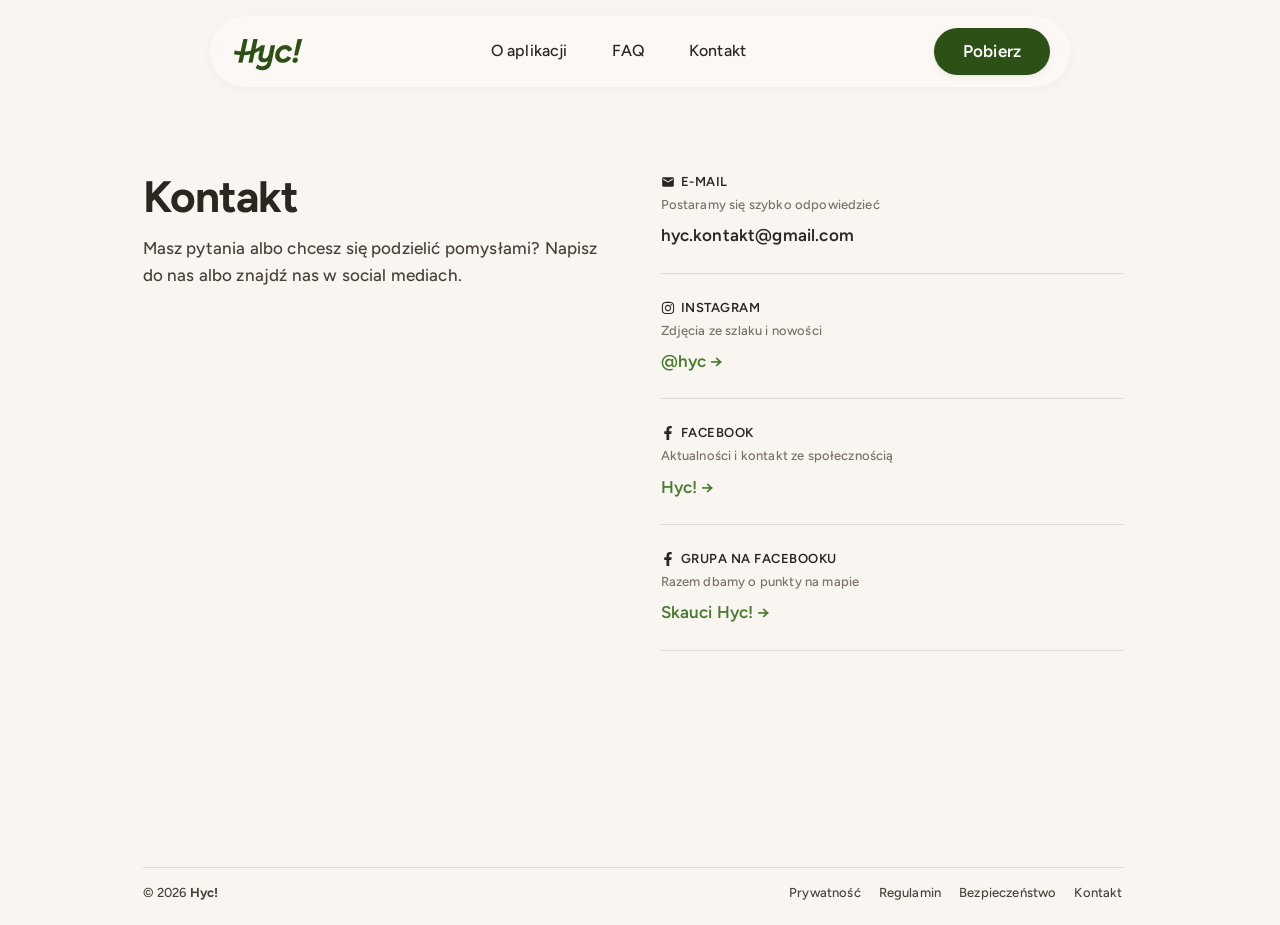
==== kontakt.html @ 04767659 "fix(landing): przegląd przed wydaniem bety: prawo z maina, TDM, GoatCounter, metatagi, a11y, odstępy" ====
<!DOCTYPE html>
<html lang="pl">
<head>
  <meta charset="utf-8">
  <meta name="viewport" content="width=device-width, initial-scale=1">
  <meta name="tdm-reservation" content="1">
  <title>Kontakt | Hyc!</title>
  <meta name="description" content="Napisz do zespołu Hyc! albo dołącz do Skautów Hyc! na Facebooku.">
  <meta property="og:type" content="website">
  <meta property="og:site_name" content="Hyc!">
  <meta property="og:title" content="Kontakt | Hyc!">
  <meta property="og:description" content="Napisz do zespołu Hyc! albo dołącz do Skautów Hyc! na Facebooku.">
  <meta property="og:image" content="assets/og-image.jpg?v=20261029">
  <meta property="og:image:width" content="1200">
  <meta property="og:image:height" content="630">
  <meta property="og:locale" content="pl_PL">
  <meta name="twitter:card" content="summary_large_image">
  <meta name="theme-color" content="#F0EBE0">
  <link rel="icon" href="favicon.svg" type="image/svg+xml">
  <link rel="apple-touch-icon" sizes="180x180" href="assets/apple-touch-icon.png">

  <link rel="preload" href="assets/fonts/Figtree-Variable.woff2" as="font" type="font/woff2" crossorigin>
  <link rel="stylesheet" href="styles.css?v=2026102912">
</head>
<body>
  <header class="topbar">
    <div class="topbar-inner">
      <a href="index.html" class="topbar-logo" aria-label="Hyc! - strona główna">
        <img src="assets/logo-69.png?v=2" srcset="assets/logo-69.png?v=2 1x, assets/logo-138.png?v=2 2x, assets/logo-207.png?v=2 3x" alt="Hyc!" width="69" height="32">
      </a>
      <nav class="topbar-nav" aria-label="Główna nawigacja">
        <a href="o-aplikacji.html">O aplikacji</a>
        <a href="index.html#faq">FAQ</a>
        <a href="kontakt.html">Kontakt</a>
      </nav>
      <button type="button" class="topbar-burger" aria-expanded="false" aria-controls="mobile-nav" aria-label="Otwórz menu">
        <svg class="icon-menu" viewBox="0 0 24 24" width="24" height="24" aria-hidden="true"><path fill="currentColor" d="M2.797 18.293V16.018H21.203V18.293ZM2.797 13.138V10.862H21.203V13.138ZM2.797 7.982V5.707H21.203V7.982Z"/></svg>
        <svg class="icon-close" viewBox="0 0 24 24" width="24" height="24" aria-hidden="true"><path fill="currentColor" d="M6.4 19.191L4.809 17.6L10.409 12.0L4.809 6.4L6.4 4.809L12.0 10.409L17.6 4.809L19.191 6.4L13.591 12.0L19.191 17.6L17.6 19.191L12.0 13.591Z"/></svg>
      </button>

      <a class="store-btn store-btn--primary store-btn--nav" href="pobierz.html" data-goatcounter-click="kontakt-menu-pobierz">Pobierz</a>
    </div>
    <div class="nav-backdrop" aria-hidden="true"></div>
    <nav class="topbar-nav-mobile" id="mobile-nav" aria-label="Główna nawigacja (mobile)" hidden>
      <a href="o-aplikacji.html"><span>O aplikacji</span><svg class="nav-arrow" viewBox="0 0 24 24" width="20" height="20" fill="none" stroke="currentColor" stroke-width="2" stroke-linecap="round" stroke-linejoin="round" aria-hidden="true"><path d="M5 12h14"/><path d="m12 5 7 7-7 7"/></svg></a>
      <a href="index.html#faq"><span>FAQ</span><svg class="nav-arrow" viewBox="0 0 24 24" width="20" height="20" fill="none" stroke="currentColor" stroke-width="2" stroke-linecap="round" stroke-linejoin="round" aria-hidden="true"><path d="M5 12h14"/><path d="m12 5 7 7-7 7"/></svg></a>
      <a href="kontakt.html"><span>Kontakt</span><svg class="nav-arrow" viewBox="0 0 24 24" width="20" height="20" fill="none" stroke="currentColor" stroke-width="2" stroke-linecap="round" stroke-linejoin="round" aria-hidden="true"><path d="M5 12h14"/><path d="m12 5 7 7-7 7"/></svg></a>
      <a href="pobierz.html" data-goatcounter-click="kontakt-menu-pobierz"><span>Pobierz</span><svg class="nav-arrow" viewBox="0 0 24 24" width="20" height="20" fill="none" stroke="currentColor" stroke-width="2" stroke-linecap="round" stroke-linejoin="round" aria-hidden="true"><path d="M5 12h14"/><path d="m12 5 7 7-7 7"/></svg></a>
    </nav>
  </header>

  <div class="wrap">
    <main>
      <!-- Dwie kolumny jak w .faq (nagłówek+tekst z lewej, lista z prawej).
           Ikony marek to oryginalne glify (Instagram/Facebook, fill="currentColor")
           + mail w tym samym filled stylu, dopasowanym do brandów. Opis pod
           spodem mniejszy i jednolinijkowy. -->
      <section class="contact-hero">
        <div class="contact-intro">
          <h1>Kontakt</h1>
          <p>Masz pytania albo chcesz się podzielić pomysłami? Napisz do nas albo znajdź nas w&nbsp;social mediach.</p>
        </div>

        <!-- TODO: podmień href przy Instagramie i Facebooku na docelowe linki
             (grupa na Facebooku ma już realny adres). -->
        <ul class="contact-list">
          <li class="contact-list-item">
            <div class="contact-meta">
              <span class="contact-label"><svg class="contact-icon" viewBox="0 0 24 24" fill="currentColor" aria-hidden="true"><path d="M20 4H4c-1.1 0-1.99.9-1.99 2L2 18c0 1.1.9 2 2 2h16c1.1 0 2-.9 2-2V6c0-1.1-.9-2-2-2zm0 4-8 5-8-5V6l8 5 8-5v2z"/></svg>E-mail</span>
              <p class="contact-desc">Postaramy się szybko odpowiedzieć</p>
            </div>
            <span class="contact-value">hyc.kontakt@gmail.com</span>
          </li>
          <li class="contact-list-item">
            <div class="contact-meta">
              <span class="contact-label"><svg class="contact-icon" viewBox="0 0 448 512" fill="currentColor" aria-hidden="true"><path d="M224.1 141c-63.6 0-114.9 51.3-114.9 114.9s51.3 114.9 114.9 114.9S339 319.5 339 255.9 287.7 141 224.1 141zm0 189.6c-41.1 0-74.7-33.5-74.7-74.7s33.5-74.7 74.7-74.7 74.7 33.5 74.7 74.7-33.6 74.7-74.7 74.7zm146.4-194.3c0 14.9-12 26.8-26.8 26.8-14.9 0-26.8-12-26.8-26.8s12-26.8 26.8-26.8 26.8 12 26.8 26.8zm76.1 27.2c-1.7-35.9-9.9-67.7-36.2-93.9-26.2-26.2-58-34.4-93.9-36.2-37-2.1-147.9-2.1-184.9 0-35.8 1.7-67.6 9.9-93.9 36.1s-34.4 58-36.2 93.9c-2.1 37-2.1 147.9 0 184.9 1.7 35.9 9.9 67.7 36.2 93.9s58 34.4 93.9 36.2c37 2.1 147.9 2.1 184.9 0 35.9-1.7 67.7-9.9 93.9-36.2 26.2-26.2 34.4-58 36.2-93.9 2.1-37 2.1-147.8 0-184.8zM398.8 388c-7.8 19.6-22.9 34.7-42.6 42.6-29.5 11.7-99.5 9-132.1 9s-102.7 2.6-132.1-9c-19.6-7.8-34.7-22.9-42.6-42.6-11.7-29.5-9-99.5-9-132.1s-2.6-102.7 9-132.1c7.8-19.6 22.9-34.7 42.6-42.6 29.5-11.7 99.5-9 132.1-9s102.7-2.6 132.1 9c19.6 7.8 34.7 22.9 42.6 42.6 11.7 29.5 9 99.5 9 132.1s2.7 102.7-9 132.1z"/></svg>Instagram</span>
              <p class="contact-desc">Zdjęcia ze szlaku i nowości</p>
            </div>
            <a href="#" target="_blank" rel="noopener">@hyc <span aria-hidden="true">→</span></a>
          </li>
          <li class="contact-list-item">
            <div class="contact-meta">
              <span class="contact-label"><svg class="contact-icon" viewBox="0 0 320 512" fill="currentColor" aria-hidden="true"><path d="M279.14 288l14.22-92.66h-88.91v-60.13c0-25.35 12.42-50.06 52.24-50.06h40.42V6.26S260.43 0 225.36 0c-73.22 0-121.08 44.38-121.08 124.72v70.62H22.89V288h81.39v224h100.17V288z"/></svg>Facebook</span>
              <p class="contact-desc">Aktualności i kontakt ze społecznością</p>
            </div>
            <a href="#" target="_blank" rel="noopener">Hyc! <span aria-hidden="true">→</span></a>
          </li>
          <li class="contact-list-item">
            <div class="contact-meta">
              <span class="contact-label"><svg class="contact-icon" viewBox="0 0 320 512" fill="currentColor" aria-hidden="true"><path d="M279.14 288l14.22-92.66h-88.91v-60.13c0-25.35 12.42-50.06 52.24-50.06h40.42V6.26S260.43 0 225.36 0c-73.22 0-121.08 44.38-121.08 124.72v70.62H22.89V288h81.39v224h100.17V288z"/></svg>Grupa na Facebooku</span>
              <p class="contact-desc">Razem dbamy o&nbsp;punkty na mapie</p>
            </div>
            <a href="https://www.facebook.com/groups/1094210523037520/" target="_blank" rel="noopener" data-goatcounter-click="kontakt-fb-grupa">Skauci Hyc! <span aria-hidden="true">→</span></a>
          </li>
        </ul>
      </section>
    </main>

    <footer id="kontakt">
      <span>© <span id="year">2026</span> <strong>Hyc!</strong></span>
      <span class="spacer"></span>
      <a href="legal/privacy.html">Prywatność</a>
      <a href="legal/eula.html">Regulamin</a>
      <a href="legal/warunki_bezpiecznego_korzystania.html">Bezpieczeństwo</a>
      <a href="kontakt.html">Kontakt</a>
    </footer>
  </div>

  <script src="nav.js?v=20261008" defer></script>
  <script data-goatcounter="https://dinin92.goatcounter.com/count" async src="assets/goatcounter-count.js?v=1"></script>
  <script>
    document.getElementById('year').textContent = new Date().getFullYear();
  </script>
</body>
</html>
---- styles.css ----
/* ============================================================
   Hyc! — landing styles
   Brand tokens mirror lib/shared/theme.dart (single source of truth).
   Minimal, mobile-first, self-hosted fonts (no external requests).
   ============================================================ */

/* ---- Fonts (self-hosted → GDPR-clean, no Google CDN) ---- */
/* Font produktu: Figtree, jeden plik variable (oś wght 300–900) — mirror
   assets/fonts/figtree w apce. */
@font-face {
  font-family: "Figtree";
  src: url("assets/fonts/Figtree-Variable.woff2") format("woff2");
  font-weight: 300 900;
  font-display: swap;
}

/* ---- Design tokens ---- */
:root {
  --green: #4a7c2f;
  --green-dark: #2d5016;
  /* DS `primaryBland` — zgaszona zieleń do glifów ilustracyjnych, które nie
     mają konkurować z CTA (ten sam token co banner "Zostań pionierem" w appce). */
  --green-bland: #759c60;
  --espresso: #2c2620;
  --bark: #4a423a;
  /* Poza skalą DS: `driftwood` (#8A8070) na tle strony daje 3,27:1, poniżej
     progu AA (4,5:1) dla drobnego tekstu. #6B6157 to najjaśniejszy szary tej
     rodziny, który jeszcze przechodzi (5,09:1) — dla podpisów lżejszych niż
     `bark`, ale wciąż czytelnych. */
  --caption: #6b6157;
  --driftwood: #8a8070;
  --cream: #f9f6f2;
  --alabaster: #f0ebe0;
  /* DS `mist` — jeden stopień skali kremowej pod tłem strony. Powierzchnia
     kafli: alabaster jest tłem strony, więc kafel w alabastrze byłby
     niewidoczny, a mist odcina je bez schodzenia w ciemność. */
  --mist: #e8e2d8;
  --parchment: #d8d0c0;
  --orange: #d66000;
  /* Informacyjny błękit — wskazówka „zaloguj się" w kreatorze Androida.
     Zwykły, rozpoznawalny niebieski zamiast przygaszonego teala. */
  --info: #2563eb;

  --radius: 16px;
  --radius-lg: 24px;
  /* Kolumna treści strony. Wartość dobrana tak, żeby h1 hero nie łamał się na
     trzy linie i batony sklepowe trzymały jeden rząd — węższa kolumna kosztuje
     wielkość telefonu w hero, świadomy handel. `max-width` nic nie robi na
     węższych oknach, więc do ~1000px układ jest bez zmian.
     Dotyczy całej strony — kafelki „co robi apka" i stopka też rozciągają się
     do tej samej szerokości, żeby marginesy hero i reszty sekcji się nie
     rozjeżdżały. */
  --maxw: 1020px;
  /* Cienie budowane na brązie marki, nie na neutralnej czerni — czarny cień na
     kremowym tle robi się szary i „brudzi" paletę. */
  --shadow-sm: 0 1px 2px rgba(44, 38, 32, 0.06), 0 2px 8px rgba(44, 38, 32, 0.05);
  --shadow-md: 0 2px 6px rgba(44, 38, 32, 0.07), 0 8px 24px rgba(44, 38, 32, 0.08);
  --shadow-lg: 0 4px 12px rgba(44, 38, 32, 0.08), 0 18px 44px rgba(44, 38, 32, 0.12);

  /* Wbudowane krzywe CSS są za słabe — te mają „pstryk", który sprawia, że ruch
     wygląda na zamierzony, a nie na domyślny. */
  --ease-out: cubic-bezier(0.23, 1, 0.32, 1);
  --ease-in-out: cubic-bezier(0.77, 0, 0.175, 1);
}

* { box-sizing: border-box; }

/* Tekst tylko dla czytnika ekranu (np. nagłówek sekcji kafli: kolejność h1, h2, h3). */
.visually-hidden {
  position: absolute;
  width: 1px;
  height: 1px;
  margin: -1px;
  padding: 0;
  overflow: hidden;
  clip-path: inset(50%);
  white-space: nowrap;
  border: 0;
}

/* Ta sama para deklaracji co niżej na <body> — i musi tu być osobno. Na
   mobile to <html> (documentElement), nie <body>, jest faktycznym
   kontenerem przewijania wiewportu: `overflow-x: clip` na samym <body> nie
   wystarcza, jeśli <html> zostaje na `overflow-x: visible`. Bez tej pary
   strona daje się przesunąć w bok poziomym gestem na całej długości. */
html {
  -webkit-text-size-adjust: 100%;
  overflow-x: hidden;
  overflow-x: clip;
  /* Miejsce na pasek przewijania zawsze zarezerwowane: hamulec hero
     (html.hero-brake, overflow: hidden) nie przesuwa wtedy strony w bok na
     systemach z klasycznym paskiem (Windows). */
  scrollbar-gutter: stable;
}
/* Hamulec hero na czas wjazdu telefonu (main.js): zatrzymuje też
   bezwładność gładzika, której w Chrome nie da się zablokować
   preventDefault, i rozpęd palca na iOS. */
html.hero-brake { overflow: hidden; }

body {
  margin: 0;
  /* Hero jest szerokie na 100vw, a pas z grafiką na mobile szerszy niż okno
     (patrz `.hero-scene`) — bez tego wychodzi poziomy pasek przewijania. `clip` zamiast `hidden`:
     `hidden` robi z <body> kontener przewijania i psułoby `position: sticky`
     u potomków. Poza mobilem reguła jest bezczynna. Bez zapasowego
     `overflow-x: hidden`: na iOS < 16 (bez `clip`) robiło z body kontener
     przewijania i scena hero przestawała się przyklejać; poziomy nadmiar i
     tak ucina <html> (wyżej). */
  overflow-x: clip;
  /* cream, nie alabaster — cieplejsze, jaśniejsze tło. Żadna powierzchnia na
     stronie nie zakłada, że tło jest alabastrem. */
  background: var(--cream);
  color: var(--espresso);
  font-family: "Figtree", -apple-system, BlinkMacSystemFont, "Segoe UI", Roboto, sans-serif;
  /* Figtree renderuje ciężej niż Nunito — cała skala schodzi o stopień wagi
     (DS: body 400–500, nagłówki 600, label 700). */
  font-weight: 500;
  line-height: 1.55;
  letter-spacing: 0.01em;
  -webkit-font-smoothing: antialiased;
  -moz-osx-font-smoothing: grayscale;
  text-rendering: optimizeLegibility;
  font-kerning: normal;
}

/* Zawijanie globalnie: akapity bez jednowyrazowej ostatniej linii, nagłówki
   h2 równo rozłożone (h1 ma balance w swojej regule, h3 pretty — patrz
   .feature-copy h3). */
p { text-wrap: pretty; }
h2 { text-wrap: balance; }

a { color: var(--green-dark); }

/* Widoczny fokus klawiatury wszędzie (a11y). Ograniczone do urządzeń z
   precyzyjnym wskaźnikiem (myszka/trackpad) — WebKit na iOS ma znany bug:
   tap na <button>/<a> też włącza :focus-visible, nie tylko klawiatura, więc
   bez tej bramki zielona ramka zostawała na przycisku po każdym dotknięciu.
   Desktopowa klawiatura nadal działa: `hover:hover` i `pointer:fine` są
   prawdziwe na każdym komputerze, dotyk ich nie spełnia. */
@media (hover: hover) and (pointer: fine) {
  :focus-visible {
    outline: 2px solid var(--green);
    outline-offset: 3px;
    border-radius: 8px;
  }
}

/* ---- Ambientowe tło ----
   Strona ma się mieścić w jednym oknie: logo u góry, stopka przy dolnej
   krawędzi, hero + kafelki wyśrodkowane w tym, co zostaje. Przy niskim oknie
   `min-height` przestaje działać w drugą stronę i strona po prostu się
   przewija — nic się nie przycina. */
.wrap {
  position: relative;
  z-index: 1;
  display: flex;
  flex-direction: column;
  min-height: 100vh;
  max-width: var(--maxw);
  margin: 0 auto;
  padding: 0 20px 22px;
}
.wrap > main {
  flex: 1;
  display: flex;
  flex-direction: column;
  /* flex-start, nie center — center dawał skok pozycji hero w górę dokładnie
     na progu 1024px (jedno- vs dwukolumnowy układ). flex-start ujednolica
     pozycję po obu stronach progu. */
  justify-content: flex-start;
}

/* ---- Topbar ----
   Pływająca pigułka (fixed) z delikatnym szkłem: szkło (62% krycia, kolor #fdf9f5, blur 18px), stała
   (bez zmian po scrollu), żeby hero/treść pod spodem prześwitywały. Sam
   .topbar obejmuje całą szerokość okna i NIE łapie kliknięć
   (pointer-events:none) — klikalna jest tylko pigułka.
   Pasek jest poza przepływem, więc podstrony (bez hero) dostają odstęp
   od góry w `.wrap` (patrz niżej: body:not(.page-home) .wrap). */
.topbar {
  position: fixed;
  top: 0;
  left: 0;
  right: 0;
  z-index: 40;
  padding: 12px 16px 0;
  pointer-events: none;
}
/* Trzy realne dzieci + `space-between` dzielą wolne miejsce na dwie równe
   przerwy niezależnie od szerokości logo/buttonu. Stabilność pozycji nav na
   pobierz.html (bez CTA) zapewnia niewidzialny placeholder o identycznych
   wymiarach co realny button (patrz pobierz.html).
   z-index 210: pigułka zostaje NAD przyciemnieniem (.nav-backdrop, 190) i
   panelem (200), więc hamburger jest klikalny także przy otwartym menu. */
.topbar-inner {
  position: relative;
  z-index: 210;
  pointer-events: auto;
  display: flex;
  align-items: center;
  justify-content: space-between;
  width: 100%;
  max-width: 860px;
  margin: 0 auto;
  padding: 8px 8px 8px 20px;
  border-radius: 999px;
  /* Blur przywrócony (1008): podejrzewany jako koszt scrolla na iOS Safari,
     ale po naprawie realnej przyczyny (natywny scroll-timeline na hero) blur
     okazał się bez wpływu — zdjęty niepotrzebnie. */
  backdrop-filter: blur(12px);
  -webkit-backdrop-filter: blur(12px);
  background: rgba(253, 249, 245, 0.62);
  /* Ledwo widoczny, rozmyty cień: tylko oddziela pigułkę od tła. */
  box-shadow: 0 2px 12px rgba(44, 38, 32, 0.03);
  transition: background-color 220ms ease;
}
/* Przy otwartym menu pigułka jest pełnokryjąca: pod nią leży przyciemnienie,
   które przez szkło zszarzałoby jej tło. */
.topbar:has(.topbar-burger[aria-expanded="true"]) .topbar-inner { background: var(--cream); }
/* Logo jak w makiecie (autolayout): blok z paddingiem 6px od góry i 4px od
   lewej, grafika 65x30 (mniejsza niż 79x36 z makiety, decyzja usera). Padding górny optycznie zbija glif do osi linków. */
.topbar-logo {
  display: flex;
  flex-direction: column;
  justify-content: center;
  align-items: center;
  padding: 6px 0 0 4px;
}
/* Logo jako bitmapa o dokładnym rozmiarze (1x/2x/3x przez srcset), nie
   wektor. Chrome z rasteryzacją GPU rysuje ścieżki SVG z 4x MSAA (zmierzone:
   5 poziomów krycia zamiast ~180 przy rasteryzacji programowej), co przy
   kursywie na ekranach 1x daje schodkowe skosy. Obrazek jest rysowany jako
   tekstura, więc ma wygładzanie wyliczone offline (supersampling 24x, filtr
   pudełkowy) i wygląda tak samo w każdej przeglądarce. Źródło: assets/logo.svg. */
.topbar-logo img {
  display: block;
  width: 69px;
  height: 32px;
}
.topbar-nav {
  display: none;
  align-items: center;
  gap: 44px;
  font-size: 16px;
  font-weight: 500;
}
.topbar-nav a {
  /* Hover przyciemnia (opacity), nie zmienia koloru — tekst jest już espresso. */
  color: var(--espresso);
  text-decoration: none;
  transition: opacity 160ms ease;
}
.topbar-nav a:hover { opacity: 0.7; }

/* Hamburger — bez niego linki nawigacji na wąskim ekranie miały display:none
   i żadnego sposobu ich otworzyć. Przycisk 40px, pełne kółko. Na <768px
   pigułka to wyłącznie logo+hamburger — "Pobierz" nie stoi ściśnięty obok. */
.topbar-burger {
  display: inline-flex;
  align-items: center;
  justify-content: center;
  width: 40px;
  height: 40px;
  padding: 0;
  border-radius: 999px;
  border: none;
  background: none;
  color: var(--espresso);
  cursor: pointer;
  transition: background-color 160ms ease;
}
@media (hover: hover) and (pointer: fine) {
  .topbar-burger:hover { background: rgba(44, 38, 32, 0.06); }
}
.topbar-burger[aria-expanded="true"] { background: rgba(44, 38, 32, 0.06); }
.topbar-burger svg { display: block; }
/* Dwie osobne ikony z DS (fill-path, nie stroke) — przełącznik binarny,
   sterowany aria-expanded. */
.topbar-burger .icon-close { display: none; }
.topbar-burger[aria-expanded="true"] .icon-menu { display: none; }
.topbar-burger[aria-expanded="true"] .icon-close { display: block; }

/* CTA znika z pigułki na mobile — na wąskim ekranie miejsce zajmuje wyłącznie
   logo+hamburger. Pobrać apkę można z hero (baton) albo wprost pod
   /pobierz.html. */
@media (max-width: 767px) {
  .topbar-inner .store-btn--nav { display: none; }
}

/* Panel jako karta pod pigułką, nie bottom sheet: wisi na .topbar (fixed, więc
   jest poprawnym kontekstem dla position:absolute) i zaczyna się tuż pod
   pigułką (top:100% + 8px). Wjeżdża lekkim zsunięciem + fade. Tło pod spodem
   przyciemnione (.nav-backdrop). Sterowanie klasą .is-open w nav.js, nie
   atrybutem hidden — transform potrzebuje elementu cały czas w layoucie. */
.nav-backdrop {
  position: fixed;
  inset: 0;
  background: rgba(31, 26, 20, 0.4);
  opacity: 0;
  pointer-events: none;
  transition: opacity 220ms ease;
  z-index: 190;
}
.nav-backdrop.is-open { opacity: 1; pointer-events: auto; }

/* Bez tego [hidden] nic nie robi — domyślne [hidden]{display:none} (arkusz
   UA) ma tę samą swoistość co .topbar-nav-mobile{display:flex}, a autor
   zawsze wygrywa nad UA niezależnie od kolejności. */
.topbar-nav-mobile[hidden] { display: none; }
.topbar-nav-mobile {
  position: absolute;
  left: 16px;
  right: 16px;
  top: 100%;
  margin-top: 8px;
  z-index: 200;
  pointer-events: auto;
  display: flex;
  flex-direction: column;
  max-height: calc(100dvh - 120px);
  overflow-y: auto;
  background: var(--cream);
  border-radius: 24px;
  box-shadow: 0 16px 32px rgba(31, 26, 20, 0.18);
  padding: 8px 20px;
  opacity: 0;
  transform: translateY(-8px);
  transition: opacity 200ms ease, transform 200ms ease;
}
.topbar-nav-mobile.is-open { opacity: 1; transform: translateY(0); }
/* Bez dividerów między pozycjami linków. Strzałka po prawej. */
.topbar-nav-mobile a {
  display: flex;
  align-items: center;
  justify-content: space-between;
  gap: 16px;
  min-height: 56px;
  padding: 4px 4px;
  font-size: 18px;
  font-weight: 500;
  color: var(--espresso);
  text-decoration: none;
}
.topbar-nav-mobile a .nav-arrow { flex-shrink: 0; color: #000; }

/* Przycisk w pigułce: delikatnie mniejszy padding niż „Dołącz do Skautów"
   (14px / 28px zamiast 16px / 32px), reszta stylu wspólna. Selektor z
   .topbar-inner wygrywa swoistością z bazowym .store-btn--nav niżej w pliku. */
.topbar-inner .store-btn--nav { padding: 14px 28px; }

@media (min-width: 768px) {
  .topbar { padding-top: 16px; }
  .topbar-inner { padding: 12px 20px; }
  .topbar-nav { display: flex; }
  .topbar-burger { display: none; }
  .topbar-nav-mobile,
  .nav-backdrop { display: none !important; }
  .topbar-inner .store-btn--nav { display: inline-flex; }
}
/* .store-btn--nav / .store-btn--primary są zdefiniowane w sekcji "Store
   buttons" niżej, po bazowym .store-btn — musi tak zostać: source order
   decyduje, a min-width:0 tutaj przegrałoby z min-width:208px z bazy przy
   tej samej specyficzności, gdyby baza była niżej w pliku. */

/* Podstrony bez hero: pigułka jest poza przepływem, więc treść dostaje
   odstęp od góry równy dawnemu paskowi (88px mobile / 92px desktop) — rytm
   marginesów sekcji pod spodem zostaje taki jak był. Strona główna zaczyna
   się od hero przy samej krawędzi okna. */
body:not(.page-home) .wrap { padding-top: 88px; }
@media (min-width: 768px) {
  body:not(.page-home) .wrap { padding-top: 92px; }
}

/* ---- Hero ----
   Scena przypięta na czas pierwszego scrolla. Struktura:
     .hero (wysoki tor scrolla) > .hero-stage (sticky, 100svh)
       > .hero-bg (tło + piny, blednie) + .hero-copy (tekst) + .hero-phone
   Klasa .is-scrub (main.js) włącza tor i sticky, .is-pinned (pierwszy ruch
   scrollem w dół) uruchamia przejście czasowe: tekst, piny i tło gasną,
   telefon wjeżdża na środek. Bez JS, przy „ogranicz ruch" i na bardzo niskich
   oknach (<560px) zostaje statyczny układ: ekran z tłem i tekstem, telefon
   pod nim (nachodzi na dolną krawędź tła jak w makiecie).
   --u = „1 px makiety Figmy" (ramka 1670px): kompozycja 16:9 ma zawsze
   szerokość okna (cały kadr z wszystkimi pinami), więc piny stoją nad swoimi
   domkami. W oknie szerszym niż 16:9 kadr jest wyższy od ekranu i przycinany
   symetrycznie góra/dół; w węższym stoi przy dolnej krawędzi, a nad nim
   zostaje kremowe niebo. */
.hero {
  --vh: max(100svh, 620px);
  --u: calc(100vw / 1670);
  /* Gdzie zaczyna się górna krawędź telefonu (ułamek wysokości sceny od góry):
     na wąskim ekranie telefon wystaje wyżej (więcej widać od dołu), na
     desktopie ledwie wyziera (patrz blok desktopowy niżej). */
  --peek: 0.82;
  /* Telefon: wysokość z okna (sufit 800px), szerokość z proporcji wideo
     (assets/hero/phone.webm: 824x1672 = 0,4928). */
  --ph: min(calc(var(--vh) * 0.74), 800px);
  --pw: calc(var(--ph) * 0.4928);
  /* Przytrzymanie: ile scrolla scena stoi przypięta po wjeździe telefonu.
     Krótko, bo w tym czasie strona się nie przesuwa; cały ekran (1029)
     wyglądał jak zablokowany scroll. Zatrzymanie na telefonie robi hamulec
     w main.js (pochłania rozpęd gestu na czas wjazdu), nie scroll snap. */
  --hero-hold: calc(var(--vh) * 0.3);
  position: relative;
  /* Wyjście poza kolumnę .wrap do pełnej szerokości okna. */
  width: 100vw;
  margin-left: calc(50% - 50vw);
}
.hero.is-scrub { height: calc(var(--vh) + var(--hero-hold)); }
/* Dotyk: zanim hamulec złapie, szybkie machnięcie przejeżdża 300-430 px
   (symulator iOS 27), więc przytrzymanie dłuższe niż przy kółku, żeby
   strona stanęła jeszcze na przypiętym telefonie. */
@media (pointer: coarse) {
  .hero { --hero-hold: calc(var(--vh) * 0.6); }
}
/* `will-change`: warstwy kompozytora przed startem przejścia, żeby Safari
   na iOS nie malował ich od zera w jego trakcie. Tylko w trybie scrub — w
   statycznym układzie warstwa kosztowałaby pamięć bez żadnego zysku. */
.hero.is-scrub .hero-bg,
.hero.is-scrub .hero-pins,
.hero.is-scrub .hero-copy { will-change: opacity, transform; }
.hero-stage {
  position: relative;
  /* flow-root: margines telefonu (statyczny układ) nie ma prawa wyciec przez
     scenę i zepchnąć w dół całego hero. */
  display: flow-root;
  min-height: var(--vh);
  padding-bottom: 72px;
}
.hero.is-scrub .hero-stage {
  position: sticky;
  top: 0;
  height: var(--vh);
  min-height: 0;
  padding-bottom: 0;
  overflow: clip;
}
/* Po wjeździe telefon mieści się w scenie, więc przycinanie nie jest już
   potrzebne, a ucinało cień pod telefonem twardą krawędzią, gdy scena
   odjeżdża. */
.hero.is-scrub.is-pinned .hero-stage { overflow: visible; }

/* Tło: kompozycja. Po przypięciu blednie. */
.hero-bg {
  position: absolute;
  top: 0;
  left: 0;
  right: 0;
  height: var(--vh);
  overflow: hidden;
  /* Bez własnego koloru pod grafiką: PNG z makiety jest półprzezroczysty
     (alfa 70-94%) i ma prześwitywać na kremowym tle strony. */
}
/* Mobile/portret: pas z grafiką przy dolnej krawędzi (szerszy niż okno,
   kadr środkowy); nad nim zostaje kremowe tło strony. Wygaszenie górnej
   krawędzi maską, żeby nie było szwu. */
.hero-scene {
  position: absolute;
  left: 50%;
  bottom: calc(var(--vh) * (1 - var(--peek)) - 24px);
  width: 208vw;
  aspect-ratio: 2560 / 1440;
  transform: translateX(-50%);
}
.hero-img {
  position: absolute;
  inset: 0;
  width: 100%;
  height: 100%;
  display: block;
  -webkit-mask-image: linear-gradient(to bottom, transparent 0, #000 14%, #000 86%, transparent 100%);
  mask-image: linear-gradient(to bottom, transparent 0, #000 14%, #000 86%, transparent 100%);
}
/* Telefon (≤767px): pejzaż bardziej przybliżony, sięga do samego dołu ekranu. */
@media (max-width: 767px) {
  .hero-scene {
    bottom: 0;
    width: 280vw;
  }
  .hero-img {
    -webkit-mask-image: linear-gradient(to bottom, transparent 0, #000 14%);
    mask-image: linear-gradient(to bottom, transparent 0, #000 14%);
  }
}
.hero-pins {
  --pin-k: 0.88;
  position: absolute;
  inset: 0;
}
/* Pin wpada od czubka (skala + lekkie „odbicie") i stoi nieruchomo. Ciągłe
   unoszenie zdjęte: ułamkowe przesunięcia w pikselach rozmywały bitmapy
   pinów (próbkowanie dwuliniowe w ruchu). */
.pin {
  position: absolute;
  /* Piny w wąskim kadrze (mobile) są powiększane wokół czubka — `scale`
     jako osobna właściwość składa się z animacjami na `transform`. */
  scale: calc(var(--pin-k, 1) * var(--pin-m, 0.85) * 1.15);
  left: var(--x);
  top: var(--y);
  width: var(--w);
  transform-origin: 50% 100%;
}
.pin img {
  display: block;
  width: 100%;
  height: auto;
}
/* Woda zostaje w poprzednim rozmiarze, reszta pinów jest o 15% mniejsza. */
.pin--woda { --pin-m: 1; }
/* „Pop" z czubka pinezki: rośnie od zera, przestrzeliwuje do 1,4x, lekko
   zapada się poniżej 1 i siada na swoim rozmiarze. */
@keyframes pin-drop {
  0% { opacity: 0; transform: translateY(6px) scale(0); }
  40% { opacity: 1; transform: translateY(-4px) scale(1.4); }
  68% { transform: translateY(1px) scale(0.9); }
  100% { opacity: 1; transform: none; }
}

/* Tekst: po przypięciu odjeżdża w górę i gaśnie. */
.hero-copy {
  position: absolute;
  left: 0;
  right: 0;
  /* Tekst wyśrodkowany w górnej połowie obszaru nad telefonem (do 25% vh).
     min(): nie pozwala tekstu nachodzić na telefon (zapas 360px na blok). */
  top: max(128px, min(calc(var(--vh) * 0.25), calc(var(--vh) * var(--peek) - 360px)));
  z-index: 2;
  display: flex;
  flex-direction: column;
  align-items: center;
  padding: 0 20px;
  text-align: center;
}
.hero-br { display: none; }
.stores { justify-content: center; }

/* Telefon: wideo z Rotato (ramka + ekran, przezroczyste tło) z posterem.
   Statycznie: pod tekstem, zaczyna się na 85,5% wysokości ekranu (nachodzi na
   dół tła). W trybie scrub: po przypięciu wjeżdża z dołu na środek i rośnie
   o 12%. */
.hero-phone {
  position: relative;
  z-index: 3;
  width: var(--pw);
  height: var(--ph);
  margin: calc(var(--vh) * var(--peek)) auto 0;
}
/* Cień pod telefonem to osobna warstwa za wideo, nie `filter: drop-shadow` na
   <video>: rozmycie liczone raz, a nie co klatkę nagrania. Kształt = obrys
   telefonu, dwie warstwy jak w iOS (ciasny kontakt + szeroka, miękka poświata
   z przesunięciem w dół). Inset chowa krawędź warstwy pod nieprzezroczystym
   obrysem telefonu: box-shadow nie maluje się wewnątrz własnej ramki, więc
   bez niego między ramką a krawędzią telefonu został jasny pasek tła.
   Po przypięciu scena nie przycina (overflow: visible), więc cień może
   sięgać dalej niż odstęp pod telefonem. */
.hero-phone::before {
  content: "";
  position: absolute;
  inset: 1% 2%;
  z-index: -1;
  border-radius: calc(var(--pw) * 0.18);
  box-shadow:
    0 calc(var(--pw) * 0.015) calc(var(--pw) * 0.04) rgba(44, 38, 32, 0.3),
    0 calc(var(--pw) * 0.05) calc(var(--pw) * 0.12) rgba(44, 38, 32, 0.3),
    0 calc(var(--pw) * 0.12) calc(var(--pw) * 0.28) rgba(44, 38, 32, 0.2);
}
.phone-video {
  display: block;
  width: 100%;
  height: 100%;
  object-fit: contain;
}
.hero.is-scrub .hero-phone {
  --t0: calc(var(--vh) * var(--peek));
  /* Koniec: wyśrodkowany po powiększeniu, ale nie wyżej niż pod pigułką. */
  --t1: max(92px, calc((var(--vh) - var(--ph) * 1.12) / 2));
  position: absolute;
  top: 0;
  left: 50%;
  margin: 0 0 0 calc(var(--pw) / -2);
  transform-origin: 50% 0;
  transform: translateY(var(--t0));
  will-change: transform;
}

/* Wjazd po przypięciu: przejście czasowe (transform/opacity, wątek
   kompozytora), nie animacja sterowana pozycją scrolla. Scroll zostaje
   zwykłym scrollem przeglądarki, a scena porusza się płynnie niezależnie od
   tego, czy user kręci kółkiem, gładzikiem czy palcem. Czas telefonu musi
   się zgadzać z PHONE_MS w main.js (start wideo po dojeździe). Te same
   przejścia działają w drugą stronę po powrocie na samą górę. */
.hero.is-scrub .hero-bg { transition: opacity 600ms ease; }
.hero.is-scrub .hero-pins { transition: opacity 260ms ease-out, transform 500ms cubic-bezier(0.22, 0.61, 0.36, 1); }
.hero.is-scrub .hero-copy { transition: opacity 320ms ease-out, transform 560ms cubic-bezier(0.22, 0.61, 0.36, 1), visibility 0s; }
.hero.is-scrub .hero-phone { transition: transform 850ms cubic-bezier(0.22, 0.61, 0.36, 1); }
.hero.is-pinned .hero-bg { opacity: 0; }
.hero.is-pinned .hero-pins { opacity: 0; transform: translateY(-40px); }
/* visibility po zgaśnięciu: niewidoczne przyciski sklepów nie łapią fokusu
   z klawiatury ani kliknięć. */
.hero.is-pinned .hero-copy {
  opacity: 0;
  transform: translateY(-70px);
  visibility: hidden;
  transition-delay: 0s, 0s, 320ms;
}
.hero.is-scrub.is-pinned .hero-phone { transform: translateY(var(--t1)) scale(1.12); }

/* Układ desktopowy: okno szersze niż 1,3:1 i min. 900px. Kompozycja 16:9
   skalowana jak `cover` i wyśrodkowana, tekst przypięty do jej współrzędnych
   (247/1670 od góry kompozycji), więc nie wchodzi na góry także w niskich
   oknach. */
@media (min-aspect-ratio: 13/10) and (min-width: 900px) {
  .hero { --peek: 0.855; }
  .hero-scene {
    left: 50%;
    /* Kadr niższy od ekranu: przy dolnej krawędzi (0). Wyższy: wyśrodkowany,
       czyli przycięty symetrycznie (ujemny bottom = połowa nadwyżki). */
    bottom: min(0px, calc((var(--vh) - 942 * var(--u)) / 2));
    width: calc(1670 * var(--u));
    height: calc(942 * var(--u));
    aspect-ratio: auto;
    transform: translateX(-50%);
  }
  .hero-img {
    -webkit-mask-image: linear-gradient(to bottom, transparent 0, #000 14%);
    mask-image: linear-gradient(to bottom, transparent 0, #000 14%);
  }
  .hero-pins { --pin-k: 0.8; }
  /* max(): w niskich oknach tekst nie wchodzi pod pigułkę nawigacji. */
  .hero-copy { top: max(128px, calc((var(--vh) - 942 * var(--u)) / 2 + 247 * var(--u) + 28px)); }
  .hero-br { display: inline; }
}

/* ---- Rytm pionowy kolumny hero ----
   Dwie grupy: [nagłówek] -> [opis] -> [batony]. Odstęp hero-tags->batony
   zostaje najszerszy (32px) — przejście do akcji. */
h1 {
  font-weight: 700;
  /* Stałe px per breakpoint, nie fluid clamp(…vw…) — na mobile clamp czytał
     vw z pełnej szerokości ekranu i przy niektórych szerokościach (telefon
     w poziomie, wąski tablet) wychodził większy niż desktop. Rosnące stałe
     wartości per breakpoint eliminują to. Baza = mobile. */
  font-size: 44px;
  line-height: 1.1;
  color: var(--espresso);
  margin: 0 0 24px;
  /* Pasmo dla dużego display-type to -0.01 do -0.02em. */
  letter-spacing: -0.02em;
  text-wrap: balance;
}
/* Wąskie telefony (≤400px) — 44px nie mieści frazy "czego potrzebujesz"
   w jednej linii nawet z text-wrap:balance. Sztywne <br> w markupie kiedyś
   wymuszały gorszy podział niż balance by wybrał — usunięte z HTML; to tylko
   dogrywa rozmiar tam, gdzie balance i tak nie ma z czego wybrać dobry
   podział przy 44px. 36px daje trzy równe linie bez sierot. */
@media (max-width: 400px) {
  h1 { font-size: 36px; }
}
/* Akcent na wordmarku. */
.accent { color: var(--green-dark); }

/* Hero h1: mobile skaluje się z szerokością okna; w układzie desktopowym
   rozmiar liczy się z kompozycji (76px makiety, sufit 70px na największych ekranach), dwie linie
   łamane <br class="hero-br">. Interlinia 1.15: system designu schodzi z
   współczynnikiem wraz z rozmiarem. */
.hero h1 {
  font-size: clamp(32px, 9.6vw, 52px);
  line-height: 1.15;
  margin: 0 auto 20px;
  /* Mobile: większe marginesy boczne (8vw z każdej strony), więc nagłówek
     łamie się na trzy linie. */
  width: 84vw;
}
.hero-tags {
  margin: 0 auto 32px;
  font-size: 17px;
  line-height: 1.5;
  color: var(--bark);
  max-width: 46ch;
}
/* Podtytuł hero: ten sam krój co opisy bulletów (.feature-copy p): 17px,
   interlinia 1,5, kolor --bark, na każdej szerokości. Większy odstęp pod nim
   do przycisków sklepów. */
.hero .hero-tags {
  margin-bottom: 26px;
  font-size: 17px;
  color: var(--bark);
  max-width: 40ch;
}
@media (min-aspect-ratio: 13/10) and (min-width: 900px) {
  .hero h1 {
    width: auto;
    font-size: min(calc(72 * var(--u)), 66px);
    margin-bottom: calc(21 * var(--u));
  }
  .hero .hero-tags {
    font-size: 17px;
    line-height: 1.5;
    /* Szeroki na tyle, żeby podtytuł zmieścił się w dwóch liniach. */
    max-width: 40em;
    text-wrap: balance;
    margin-bottom: calc(51 * var(--u));
  }
}

/* ---- Store buttons ---- */
.stores {
  display: flex;
  flex-wrap: wrap;
  gap: 12px;
}
/* Anatomia odwzorowuje układ przycisków sklepowych: cienka ramka, ikona po
   lewej, dwie linie tekstu (mała wersalikowa nad nazwą), proporcja ok. 3:1
   i małe zaokrąglenie. Kolory i typografia są nasze — nie kopiujemy artworku
   Google ani Apple, tylko konwencję formy.
   Dwa warianty, bo każda platforma ma inną barwę bazową: Apple rozdaje badge
   czarny, a kolorowe „G" Google żyje natywnie na białym tle z szarą ramką —
   czerń pod nim to obce zestawienie. */
/* Baton „pobierz" nie ma konkurować z nagłówkiem o pierwszeństwo w hierarchii
   — kadr jest mniejszy niż w kreatorze, ale tekst skalowany ostrożniej niż
   kadr: przy zbyt małym stopniu wersalik podpisu platformy staje się
   nieczytelny. Wagę odbieramy rozmiarem pola i ikony, nie czytelnością. */
/* Baza = duży format (208px+, jak w kreatorze), mały wariant (--compact,
   tylko ekran główny) to wyjątek — dużych instancji jest więcej i to one
   niosą realną akcję „otwórz Sklep Play"; hero to podgląd/skrót. */
.store-btn {
  display: inline-flex;
  align-items: center;
  gap: 12px;
  min-width: 208px;
  padding: 10px 18px;
  border-radius: 12px;
  border: 1px solid transparent;
  text-decoration: none;
  box-shadow: var(--shadow-sm);
  /* Wyliczone właściwości, nigdy `all` — inaczej przeglądarka animuje też to,
     czego nie chcemy (np. filtr na logo Google przy zmianie stanu). */
  transition:
    transform 160ms var(--ease-out),
    box-shadow 200ms var(--ease-out),
    background 200ms ease,
    border-color 200ms ease;
}
/* Hover tylko tam, gdzie istnieje kursor — na dotyku „hover" odpala się przy
   tapnięciu i przycisk zostaje uniesiony po oderwaniu palca. */
@media (hover: hover) and (pointer: fine) {
  .store-btn:hover { transform: translateY(-1px); box-shadow: var(--shadow-md); }
}
/* Wciśnięcie musi być natychmiast widoczne — bez tego przycisk sprawia
   wrażenie, jakby nie zarejestrował kliknięcia. */
.store-btn:active { transform: scale(0.975); transition-duration: 100ms; }
.store-btn img { width: 26px; height: 26px; flex: 0 0 auto; }
.store-btn .label { display: flex; flex-direction: column; line-height: 1.2; text-align: left; }
/* Podpis platformy (małe litery, nie wersaliki) ma być drugorzędny wobec
   nazwy pod nim. Przy małym stopniu wielkie litery z dodatkowym światłem
   czytają się jak font wąski — wszystkie znaki mają tę samą wysokość, więc
   słowo traci sylwetkę. Zwykła wielkość liter daje wyraźne wydłużenia górne
   i dolne: czytelna mimo mniejszego stopnia, i optycznie drobniejsza niż
   wersaliki, bo pracuje na wysokości x. To też wzorzec oryginalnego batona
   Apple („Download on the"). */
.store-btn .label small {
  font-size: 11px;
  font-weight: 600;
  letter-spacing: 0;
  opacity: 0.7;
}
.store-btn .label strong { font-size: 18px; font-weight: 600; }

/* Kompaktowy wariant — WYŁĄCZNIE dwa batony na ekranie głównym, żeby nie
   konkurowały wagą z nagłówkiem. Kreator instalacji zostaje w pełnym
   rozmiarze: to tam user faktycznie klika, więc baton ma być oczywisty. */
.store-btn--compact {
  gap: 11px;
  min-width: 186px;
  padding: 9px 16px;
  border-radius: 11px;
}
.store-btn--compact img { width: 24px; height: 24px; }
.store-btn--compact .label small { font-size: 11px; }
.store-btn--compact .label strong { font-size: 17px; }
/* Wąskie telefony (≤400px) — dwa batony min-width:186px (+gap 12) = 384px
   nie mieszczą się w dostępnych ~335px, batony spadały do dwóch rzędów.
   Zmniejszone tak, by oba zmieściły się obok siebie: 2×150 + 12 gap = 312px
   < 335px. */
@media (max-width: 400px) {
  .store-btn--compact {
    gap: 8px;
    min-width: 0;
    flex: 1 1 0;
    padding: 8px 12px;
  }
  .store-btn--compact img { width: 20px; height: 20px; }
  .store-btn--compact .label small { font-size: 10px; }
  .store-btn--compact .label strong { font-size: 15px; }
}
/* Gdy main.js chowa drugi baton (wykrycie iOS/Android), zostaje jeden —
   ciasnota ≤400px wyżej była tylko po to, żeby DWA batony zmieściły się
   obok siebie. Jeden nie musi być ucięty do tej samej miary — ale wraca
   do zwykłej skali .store-btn (base, niżej w pliku), nie większy niż to. */
.stores--single { justify-content: center; }
.stores--single .store-btn--compact {
  min-width: 0;
  flex: 0 1 auto;
  gap: 12px;
  padding: 10px 18px;
  border-radius: 12px;
}
.stores--single .store-btn--compact img { width: 26px; height: 26px; }
.stores--single .store-btn--compact .label small { font-size: 11px; }
.stores--single .store-btn--compact .label strong { font-size: 18px; }

/* Wariant ciemny — Apple. */
.store-btn--dark {
  background: #14120f;
  border-color: rgba(249, 246, 242, 0.28);
  color: var(--cream);
}
.store-btn--dark:hover { background: #211d18; border-color: rgba(249, 246, 242, 0.45); }
.store-btn--dark img { filter: brightness(0) invert(1); }
/* Wyjątek dla Google: to jedyne logo tutaj złożone z czterech kolorów, więc
   wybielanie kasuje jego rozpoznawalność. Apple i tak jest jednobarwne —
   wybielenie mu nie szkodzi, dlatego zostaje na regule ogólnej. */
.store-btn--dark img[src*="google"] { filter: none; }

/* .is-primary (main.js) ma już efekt bez stylu: przesuwa właściwy przycisk
   na górę (order:-1 inline). Obwódka + cień tu usunięte świadomie — na
   telefonie renderowały się jak porzucony focus ring bez tekstu tłumaczącego,
   że to „Twoja platforma". Klasa zostaje w JS na wypadek przyszłego,
   czytelniejszego oznaczenia (badge). */

/* Stan „jeszcze niedostępne" — wspólny dla obu wariantów. */
.store-btn.is-disabled {
  background: var(--parchment);
  border-color: transparent;
  color: var(--driftwood);
  pointer-events: none;
  box-shadow: none;
}
.store-btn.is-disabled img { filter: none; opacity: 0.4; }

/* Wariant primary — zielony, DS `primary`. */
.store-btn--primary {
  background: var(--green-dark);
  border-color: transparent;
  /* Biały, nie --cream — na ciemnej zieleni kremowy odcień czytał się jako
     "nie do końca biały". --cream ma sens przy ciepłym tle strony; tu tła
     nie ma, więc czysty biały daje mocniejszy kontrast. */
  color: #ffffff;
}
.store-btn--primary:hover { background: #234010; }

/* Wariant jednolinijkowy — wyłącznie topbar (i "Pobierz Hyc!" jako link
   gdziekolwiek indziej, nie sklepowy baton). Bazowy .store-btn (dwie linie,
   min-width 208px) jest za ciężki obok logo i linków na pasku ~56px —
   ten wariant trzyma jedną linię tekstu bez wymuszonej szerokości.
   Musi stać PO bazowym .store-btn (source order) — inaczej min-width:0
   przegrywa z min-width:208px z bazy. */
.store-btn--nav {
  min-width: 0;
  /* Te same wymiary co przycisk „Dołącz do Skautów" (jedna definicja dla obu):
     wysokość z paddingu 16px + line-height:1, boki 32px. */
  height: auto;
  padding: 16px 32px;
  border-radius: 999px;
  /* 17px / 600 jak nazwa sklepu na batonach (.store-btn--compact .label
     strong), żeby kroje na przyciskach były spójne. */
  font-size: 17px;
  /* line-height:1 naprawia pionowe centrowanie tekstu. */
  line-height: 1;
  font-weight: 600;
}

/* ---- Kreator instalacji na Androida ----
   Ekran główny ma zwykły baton „Google Play"; dwa kroki (grupa → dostęp) żyją
   tylko tutaj. Natywny <dialog> daje focus trap, Escape i backdrop za darmo
   — patrz komentarz w index.html.
   Szerokość wg wytycznych czytelności: ~560 px na desktopie, ale nigdy więcej
   niż 92vw, i max-height 90vh ze scrollem — inaczej na telefonie ucieka
   przycisk zamykania poza ekran. */
.flow-modal {
  width: min(560px, 92vw);
  max-height: 90vh;
  overflow-y: auto;
  padding: 30px 32px 24px;
  border: 0;
  border-radius: var(--radius-lg);
  background: var(--cream);
  color: var(--espresso);
  box-shadow: 0 12px 48px rgba(12, 12, 13, 0.24);
}
.flow-modal::backdrop { background: rgba(44, 38, 32, 0.55); }

/* Wejście okna. Modal NIE jest zakotwiczony w konkretnym przycisku, więc skaluje
   się od środka (inaczej niż popover, który powinien wyrastać z triggera).
   Start od 0.96, nigdy od 0 — nic w realnym świecie nie pojawia się z niczego,
   a skok z zera czyta się jak błąd renderowania. */
@media (prefers-reduced-motion: no-preference) {
  .flow-modal[open] { animation: modal-in 220ms var(--ease-out); }
  .flow-modal[open]::backdrop { animation: fade-in 220ms var(--ease-out); }
}
@keyframes modal-in {
  from { opacity: 0; transform: scale(0.96); }
}
/* Tło nie przewija się pod otwartym modalem. Samo overflow:hidden NIE
   WYSTARCZA na Safari iOS — wieloletni, udokumentowany limit WebKita:
   dokument i tak przewija się (rubber-band) pod spodem otwartego <dialog>.
   Właściwa technika — zamrożenie <body> na position:fixed w zapamiętanym
   miejscu przewinięcia — używana przez każdą poważną bibliotekę modali
   (react-remove-scroll, body-scroll-lock). `top` ustawia JS (main.js:
   lockScroll/unlockScroll), bo zależy od pozycji przewinięcia w momencie
   otwarcia. */
body.has-modal {
  position: fixed;
  top: 0;
  left: 0;
  width: 100%;
  overflow: hidden;
}

/* ---- Stepper (klikalny) ----
   Hierarchia wizualna: BIEŻĄCY jest najmocniejszy (wypełniony, ciemny, z ringiem
   i większą etykietą), UKOŃCZONY stonowany (jasne tło, ptaszek — potwierdza, ale
   nie krzyczy), PRZYSZŁY wygaszony. Wcześniej ukończony miał mocniejsze
   wypełnienie niż bieżący, więc oko szło w złe miejsce.
   Stan niesie kształt, znak i waga fontu, nie sam kolor. */
.stepper { margin: 0 0 24px; }
.stepper ol {
  display: flex;
  align-items: center;
  gap: 4px;
  margin: 0;
  padding: 0;
  list-style: none;
}
.stepper li { display: flex; align-items: center; flex: 1; }
/* Linia łącząca: zielona za krokami już przebytymi, szara przed. */
.stepper li:not(:last-child)::after {
  content: "";
  flex: 1;
  height: 2px;
  min-width: 12px;
  margin: 0 5px;
  border-radius: 2px;
  background: var(--parchment);
  transition: background 0.25s ease;
}
.stepper li.is-passed::after { background: var(--green); }

.stepper-btn {
  display: inline-flex;
  align-items: center;
  gap: 7px;
  padding: 4px 8px 4px 4px;
  border: 0;
  border-radius: 999px;
  background: none;
  color: var(--driftwood);
  font-family: inherit;
  font-size: 12px;
  font-weight: 600;
  cursor: pointer;
  white-space: nowrap;
  transition: color 0.2s ease, background 0.2s ease;
}
.stepper-num {
  display: inline-flex;
  align-items: center;
  justify-content: center;
  width: 24px; height: 24px;
  border-radius: 50%;
  border: 2px solid var(--parchment);
  background: var(--cream);
  font-size: 12px;
  font-weight: 700;
  line-height: 1;
  /* Wyliczone właściwości zamiast `all`: przy `all` przeglądarka animuje też
     `content` ptaszka i szerokość, przez co numer kroku „mrugał" przy zmianie
     stanu zamiast płynnie zmienić kolor. */
  transition:
    background-color 200ms ease,
    border-color 200ms ease,
    color 200ms ease,
    box-shadow 200ms ease;
}

/* UKOŃCZONY — potwierdzenie, nie wołanie o uwagę: jasne tło, zielony ptaszek. */
.stepper-btn.is-done { color: var(--bark); }
.stepper-btn.is-done .stepper-num {
  /* Bez obwódki — sam ptaszek wystarcza, a ring zostaje wyróżnikiem
     WYŁĄCZNIE kroku bieżącego. */
  border-color: transparent;
  background: rgba(74, 124, 47, 0.14);
  color: var(--green-dark);
  font-size: 0;
}
.stepper-btn.is-done .stepper-num::before { content: "✓"; font-size: 13px; font-weight: 700; }
.stepper-btn.is-done:hover { background: rgba(74, 124, 47, 0.08); color: var(--green-dark); }

/* BIEŻĄCY — najmocniejszy punkt w całym stepperze. */
.stepper-btn.is-current {
  color: var(--green-dark);
  font-weight: 700;
  font-size: 12.5px;
}
.stepper-btn.is-current .stepper-num {
  border-color: var(--green-dark);
  background: var(--green-dark);
  color: var(--cream);
  /* Ring odsuwa bieżący krok od tła — działa też bez rozróżniania kolorów. */
  box-shadow: 0 0 0 3px rgba(74, 124, 47, 0.22);
}

/* PRZYSZŁY zostaje na stanie bazowym (szary outline). */
.stepper-btn:not(.is-current):not(.is-done):hover { color: var(--bark); }

/* Nazwy kroków chowają się na wąskich ekranach — numery i ptaszki wystarczą. */
@media (max-width: 430px) { .stepper-name { display: none; } }

/* ---- Treść kroku ----
   Wszystkie kroki leżą w JEDNEJ komórce siatki, jeden na drugim, więc wysokość
   modala jest stała i równa najwyższemu krokowi — nic nie skacze przy
   przełączaniu. Sztywne min-height nie zadziałało: krok z wskazówką o logowaniu
   jest wyższy, niż dało się przewidzieć liczbą.
   Ukryte kroki chowamy przez visibility, nie display — display:none wypadłby
   z siatki i wysokość znowu by się zmieniała. visibility:hidden zabiera je
   też z kolejności tabulacji, więc klawiatura nie wpada w niewidoczne pola. */
.modal-body { display: grid; }
.modal-step {
  grid-area: 1 / 1;
  display: flex;
  flex-direction: column;
  align-items: flex-start;
  /* Bez wspólnego gapa: rytm robią marginesy poszczególnych elementów, bo
     „KROK 1 Z 3" należy do tytułu, a ramka i przycisk to osobne bloki.
     Jednolite 12px zrównywało te relacje i wszystko zlewało się w listę. */
}
.modal-step.is-hidden { visibility: hidden; }
/* Krok wjeżdża wyliczoną krzywą, nie domyślnym `ease` — przy zmianie kroku
   liczy się natychmiastowy ruch na starcie, bo to reakcja na kliknięcie. */
.modal-step.is-entering { animation: flow-in 300ms var(--ease-out) both; }
@keyframes flow-in {
  from { opacity: 0; transform: translateY(6px); }
  to   { opacity: 1; transform: translateY(0); }
}
@media (prefers-reduced-motion: reduce) {
  .modal-step.is-entering { animation: none; }
}

/* Wstęp nad stepperem — wyjaśnia, PO CO są te kroki, zanim user zacznie klikać. */
.modal-intro {
  margin: 0 0 20px;
  padding-right: 28px;
  font-size: 14px;
  line-height: 1.5;
  color: var(--bark);
}

/* Ostrzeżenie o zalogowaniu — najczęstsza pułapka: niezalogowany user widzi
   na stronie grupy „Nie masz uprawnień dostępu do tej treści" i myśli, że
   nie ma dostępu, zamiast się po prostu zalogować. */
.modal-note {
  width: 100%;
  margin: 0 0 20px;
  padding: 12px 14px;
  border-radius: var(--radius);
  border-left: 3px solid var(--info);
  background: rgba(37, 99, 235, 0.08);
}
.modal-note-title {
  margin: 0 0 4px;
  font-size: 13px;
  font-weight: 700;
  color: var(--espresso);
}
.modal-note-text { margin: 0; font-size: 13px; line-height: 1.5; color: var(--bark); }
.modal-note-text em { font-style: normal; background: rgba(37, 99, 235, 0.15); padding: 1px 4px; border-radius: 4px; }
/* Zrzut jest DOWODEM do tekstu obok, nie ilustracją samą w sobie — na pełnej
   szerokości boksu przejmował uwagę i wyglądał na główną treść notatki.
   50% szerokości zostawia go czytelnym (to jedna linijka tekstu), ale wraca
   mu rolę przypisu. `max-width` w px pilnuje, żeby na szerokim modalu nie
   urósł z powrotem. */
/* Etykieta nad dowodem — mówi WPROST, że to zrzut ekranu, nie kolejny
   element interfejsu do kliknięcia (obrazek ma niebieski link w środku,
   który mógłby się z czymś klikalnym pomylić bez tego podpisu). */
.modal-note-shot-label {
  margin: 12px 0 4px;
  font-size: 11px;
  font-weight: 600;
  color: var(--caption);
}
.modal-note-shot {
  display: block;
  width: 50%;
  max-width: 260px;
  border-radius: 6px;
  border: 1px solid rgba(37, 99, 235, 0.25);
}

.modal-eyebrow {
  margin: 0 0 6px;
  font-size: 12px;
  font-weight: 700;
  letter-spacing: 0.06em;
  text-transform: uppercase;
  color: var(--green);
}
.modal-title {
  margin: 0 0 10px;
  font-size: 25px;
  font-weight: 700;
  line-height: 1.2;
  letter-spacing: -0.01em;
}
/* Nagłówek nosi tabindex="-1" autofocus — to on dostaje fokus przy otwarciu
   modala, nie przycisk zamknięcia. showModal() bez autofocus fokusuje
   pierwszy element w DOM, czyli X, i Safari na iOS rysuje wtedy swoją
   domyślną niebieską obwódkę wokół krzyżyka bez żadnego dotknięcia przez
   usera. Fokus na nagłówku jest zresztą zgodny z praktyką a11y dla okien
   dialogowych — czytnik ekranu odczytuje tytuł modala zamiast słowa
   „Zamknij". outline:none jest tu bezpieczne, bo nagłówek nie jest
   interaktywny: klawiatura i tak przechodzi Tabem do przycisków, które mają
   własny widoczny fokus. */
.modal-title:focus { outline: none; }
.modal-lead { margin: 0 0 20px; font-size: 15px; color: var(--bark); }
/* ---- Nawigacja kreatora ----
   Kolejność Wstecz → Dalej (lewo→prawo), „Wstecz" wyłączony na pierwszym kroku. */
.modal-nav {
  display: flex;
  justify-content: space-between;
  gap: 10px;
  margin-top: 24px;
  padding-top: 18px;
  border-top: 1px solid var(--parchment);
}
.nav-btn {
  padding: 11px 22px;
  border-radius: var(--radius);
  border: 1.5px solid var(--parchment);
  background: var(--cream);
  color: var(--espresso);
  font-family: inherit;
  font-size: 15px;
  font-weight: 700;
  cursor: pointer;
  transition:
    border-color 160ms ease,
    background 160ms ease,
    opacity 160ms ease,
    transform 140ms var(--ease-out);
}
.nav-btn:hover:not(:disabled) { border-color: var(--bark); }
/* Ten sam sygnał wciśnięcia co na batonach sklepowych — kreator ma się
   „słuchać" tak samo jak ekran główny. */
.nav-btn:not(:disabled):active { transform: scale(0.97); }
.nav-btn:disabled { opacity: 0.4; cursor: default; }
.nav-btn.is-next {
  border-color: var(--green-dark);
  background: var(--green-dark);
  color: var(--cream);
}
.nav-btn.is-next:hover { background: var(--green); border-color: var(--green); }

/* Baton otwierający modal jest <button>, nie <a> — wyrównaj do reszty. */
button.store-btn { border: 0; font-family: inherit; cursor: pointer; text-align: left; }

/* ---- "O aplikacji" (feature-list) ----
   Karta z grafiką + nagłówek/tekst obok, sześć niezależnych bloków, każdy
   z własną grafiką i własnym pytaniem/odpowiedzią. */
.feature-list { margin-top: 100px; margin-bottom: 48px; }
.feature-row {
  display: grid;
  grid-template-columns: 1fr;
  gap: 24px;
  /* Na mobile CAŁY bullet (grafika + pigułka + nagłówek + tekst) leży w
     jednym kaflu — ten sam motyw co podkład grafiki na desktopie (tło,
     zaokrąglenie), rozciągnięty na cały blok, bo na mobile nie ma już
     dwukolumnowego podziału, który by to naturalnie rozdzielał. Zdjęte
     ≥1024px, gdzie podkład zostaje WYŁĄCZNIE sprawą .feature-media. */
  background: #F6F2E9;
  border-radius: 20px;
  padding: 44px 24px;
}
.feature-row + .feature-row { margin-top: 32px; }
.feature-media {
  display: block;
  width: 100%;
  max-width: 275px;
  height: auto;
  box-sizing: border-box;
  /* Wyśrodkowana na mobile. Od 1024px (2 kolumny, patrz blok niżej) auto
     z lewej przesuwa kartę bliżej tekstu w węższej kolumnie grafiki, zamiast
     zostawiać pustkę po prawej obok gapu. */
  margin-left: auto;
  margin-right: auto;
}
/* Duży bold nagłówek: ciaśniejsza interlinia i lekko ujemny tracking (pasmo
   -0.01 do -0.02em). Body pod nim nie skaluje się 1:1 z nagłówkiem — zostaje
   w wygodnym paśmie czytelności 16-18px niezależnie od wielkości nagłówka. */
/* Piny kategorii nad bulletem — kolory/rozmiary ze specu Figmy, ikony jako
   realne kształty (nie eksportowane prostokąty). */
.feature-tags {
  display: flex;
  flex-wrap: wrap;
  /* Wyśrodkowane na mobile, flex-start od 1024px — patrz blok niżej. */
  justify-content: center;
  gap: 8px;
  margin: 0 0 16px;
}
.feature-tag {
  display: inline-flex;
  align-items: center;
  gap: 4px;
  padding: 4px 12px;
  border-radius: 24px;
  font-family: 'Figtree', sans-serif;
  font-size: 15px;
  font-weight: 600;
  /* line-height:1 ściąga box tekstu do wysokości glifu, ale nie do wysokości
     linii — przeglądarka dalej liczy miejsce na descender, więc tekst
     realnie zajmował więcej niż ikona i flex centrował go wobec własnej,
     wyższej skrzynki. 16px (= wysokość ikony) daje tekstowi i ikonie
     dokładnie tę samą wysokość flex-itemu. */
  line-height: 16px;
}
/* Bez margin-top na ikonie — chodzi o symetryczny padding ikony do krawędzi
   pigułki, nie o optyczne dopasowanie do tekstu. Bez przesunięcia ikona 16px
   w pigułce 24px ma z definicji 4px/4px (flex align-items:center),
   identycznie na wszystkich tagach. */
.feature-tag svg { display: block; width: 16px; height: 16px; flex-shrink: 0; fill: currentColor; }
/* Gołym tekstem (bez wrappera) Range.getBoundingClientRect mierzył 3px
   odstępu od góry / 4px od dołu — metryki fonta liczone inaczej dla
   anonimowego flex-itemu z samego tekstu niż dla bloku. Owinięcie w <span
   class="feature-tag-label"> + display:block wystarczyło: 4px/4px na
   wszystkich tagach. */
.feature-tag-label { display: block; margin-top: 1px; }
/* Tła mają wspólną jasność (L≈0,94 w HSL), różni je tylko odcień — teksty/
   ikony zostają przy oryginalnych, w pełni nasyconych wartościach marki. */
.feature-tag--schronienia { background: #E2F1DA; color: #2D5016; }
.feature-tag--noclegi { background: #E8E5FA; color: #50469D; }
.feature-tag--woda { background: #E7F2F9; color: #008EE6; }
.feature-tag--namiot { background: #E2F1DA; color: #2D5016; }
.feature-tag--medyczna { background: #FAE7E5; color: #B3261E; }
.feature-tag--sklepy { background: #F6EAF0; color: #C4367C; }
.feature-tag--restauracje { background: #F5EBE2; color: #C25A00; }

/* Wyśrodkowane na mobile, left-align od 1024px — patrz blok niżej.
   max-width 480px — dobra praktyka czytelności to ok. 45-75 znaków w linii;
   przy 17px .feature-copy p to ~480px. Od 1024px (2 kolumny) max-width
   resetowany w bloku niżej, kolumnę ogranicza już grid. */
.feature-copy {
  text-align: center;
  max-width: 480px;
  margin-left: auto;
  margin-right: auto;
}
.feature-copy h3 {
  margin: 0 0 12px;
  /* Ten sam rozmiar, interlinia i tracking co nagłówek banera „Dołącz do
     Skautów Hyc!" (.scouts-cta h2): jedna skala dla nagłówków sekcji. */
  font-size: clamp(32px, 4.5vw, 40px);
  font-weight: 700;
  line-height: 1.15;
  letter-spacing: -0.02em;
  color: var(--espresso);
  /* pretty, nie balance — na desktopie (2 linie) balance rozkłada WSZYSTKIE
     linie równomiernie, co przy krótkim nagłówku daje dwie sztucznie
     skrócone linie zamiast naturalnego zapełnienia pierwszej. pretty
     zostawia zachłanny wrap (pierwsza linia pełna) i pilnuje tylko sieroty
     na ostatniej. */
  text-wrap: pretty;
}
/* Na mobile kolumna jest dużo węższa, więc te same nagłówki łamią się na
   3-4 linie — pretty (zachłanny wrap) tam zostawiał bardzo krótkie środkowe
   linie (np. jedno słowo), co wyglądało nienaturalnie. balance rozkłada
   słowa równo między liniami, dokładnie to, do czego jest pomyślany przy
   wielolinijkowych nagłówkach. */
@media (max-width: 760px) {
  /* Podłoga 32px (clamp wyżej) przy wąskiej kolumnie (~271px) łamała zdania
     na 3-4 linie z bardzo krótką linią w środku (np. jedno słowo, 95-113px)
     — zmierzone jako wyraźnie gorsze niż mniejszy font. 26px mieści większość
     nagłówków w 2 liniach, najdłuższy w 3, bez sierotek w środku. */
  .feature-copy h3 { font-size: 26px; text-wrap: balance; }
}
.feature-copy p {
  margin: 0;
  font-size: 17px;
  line-height: 1.5;
  color: var(--bark);
}
.feature-copy p strong,
.faq-subheading strong { font-weight: 700; }
/* Dawniej .feature-copy dostawał tu własne +16px paddingu, bo jedynym
   obramowaniem był gutter .wrap (20px). Teraz cały bullet leży w kaflu
   z własnym paddingiem 24px (patrz .feature-row) — pełne dawne 16px na to
   dokładane dawało realną szerokość tekstu ~250px (linie nienaturalnie
   krótkie); zero dodatku dawało pełne 327px (linie zbyt długie). 8px to
   środek między tymi dwoma skrajnościami. */
@media (max-width: 760px) {
  .feature-copy { padding-left: 8px; padding-right: 8px; }
}


/* ---- FAQ ----
   Nagłówek w lewej kolumnie, accordion w prawej. Natywny <details>/<summary>
   zamiast JS-owego akordeonu — focus, klawiatura i stan otwarcia za darmo,
   ta sama filozofia co <dialog> w modalach wyżej. */

/* ---- Partnerstwa ---- */
.partnerships {
  margin-top: 120px;
  margin-bottom: 0;
  display: grid;
  grid-template-columns: 1fr;
  gap: 40px;
}
.partnerships-logo {
  display: flex;
  align-items: center;
  justify-content: center;
  background: #F6F2E9;
  border-radius: 20px;
  padding: 24px;
}
.partnerships-logo img {
  width: 240px;
  height: 240px;
  object-fit: contain;
}
.partnerships-btn { margin-top: 28px; }

.faq {
  margin-top: 96px;
  /* Sticky .topbar zasłaniał nagłówek po skoku z #faq w menu — kotwica bez
     tego lądowała pod paskiem. 128px = wysokość paska (48 logo + 2×24
     padding) plus zapas na oddech. */
  scroll-margin-top: 128px;
  display: grid;
  grid-template-columns: 1fr;
  gap: 24px;
}
/* Nagłówek + podtytuł nie mają się rozciągać na całą szerokość w
   single-column — rzędy accordionu na pełną szerokość zostają, to normalny
   wzorzec. Od 640px, żeby na wąskim mobile tekst dalej korzystał z pełnej
   szerokości ekranu. */
@media (min-width: 640px) {
  .faq-intro { max-width: 440px; }
}
.faq-heading {
  margin: 0;
  /* Ten sam krój co nagłówki bulletów (.feature-copy h3) i baneru Skautów. */
  font-size: clamp(32px, 4.5vw, 40px);
  font-weight: 700;
  line-height: 1.15;
  letter-spacing: -0.02em;
  color: var(--espresso);
}
.faq-subheading {
  margin: 12px 0 0;
  font-size: 17px;
  line-height: 1.5;
  color: var(--bark);
}
.faq-intro .about-link { margin-top: 20px; }
/* max-width: w jednej kolumnie (do 1023px) lista rozciągała się do ~745px, czyli
   ok. 85 znaków w linii — powyżej zalecanych 45–75. 600px daje ok. 70. */
.faq-list { display: flex; flex-direction: column; max-width: 600px; }
.faq-item {
  border-bottom: 1px solid rgba(138, 128, 112, 0.24);
}
.faq-item summary {
  display: flex;
  align-items: center;
  justify-content: space-between;
  gap: 16px;
  padding: 18px 0;
  font-size: 17px;
  font-weight: 600;
  color: var(--espresso);
  cursor: pointer;
  list-style: none;
}
/* Chrome/Safari rysują też domyślny trójkąt obok `list-style: none` na
   Webkit — trzeba zdjąć go osobnym selektorem, sama właściwość nie starcza. */
.faq-item summary::-webkit-details-marker { display: none; }
/* opacity, nie zmiana koloru — spójne z resztą hoverów na stronie
   (.topbar-nav a, .about-link): przyciemnienie tego samego koloru, nie skok
   na inny odcień. */
.faq-item summary { transition: opacity 160ms ease; }
@media (hover: hover) and (pointer: fine) {
  .faq-item summary:hover { opacity: 0.7; }
}
.faq-chevron {
  flex: 0 0 auto;
  width: 20px;
  height: 20px;
  color: var(--bark);
  transition: transform 200ms var(--ease-out);
}
.faq-item[open] .faq-chevron { transform: rotate(180deg); }
.faq-answer {
  margin: 0;
  padding: 0 0 18px;
  font-size: 17px;
  line-height: 1.55;
  color: var(--bark);
}

/* ---- "Pobierz Hyc!" (pobierz.html) ----
   Strona docelowa nav-CTA — osobna podstrona, nie modal, z tymi samymi
   batonami/modalami co hero na stronie głównej (patrz komentarz
   w pobierz.html). Wyśrodkowane w całości — jedyna sekcja na stronie, więc
   brak sąsiada do wyrównania w kolumnę, jak w .hero. */
/* Wyśrodkowana bardziej w pionie względem całej wysokości ekranu (nie tylko
   przyklejona pod topbarem) — jedyna treść strony, stopka zostaje osobno pod
   spodem. `.wrap > main` domyślnie ma `justify-content: flex-start` (patrz
   komentarz przy tej regule), tu to jedyna podstrona bez sąsiedniej kolumny,
   więc nadpisanie na tej jednej stronie jest bezpieczne. */
body.page-pobierz .wrap > main { justify-content: center; }
.pobierz-hero {
  margin: 0 auto;
  padding: 40px 0 80px;
  max-width: 640px;
  text-align: center;
}
.pobierz-hero h1 {
  margin: 0 0 16px;
  font-size: clamp(28px, 5vw, 40px);
  font-weight: 700;
  line-height: 1.15;
  letter-spacing: -0.02em;
  color: var(--espresso);
}
.pobierz-hero .hero-tags { max-width: none; }
.pobierz-hero .stores { justify-content: center; }

/* ---- "O aplikacji" (o-aplikacji.html) ----
   Wąska wyśrodkowana kolumna tekstu (nie karty jak feature-list — to strona
   do czytania), potem sekcja zespołu, na końcu kontakt. */
.about-hero {
  /* width:100% jest konieczne — bez niej box jako dziecko flex-column
     (.wrap > main) dostaje szerokość z WŁASNEJ treści (max-content), bo
     auto-marginy w osi poprzecznej tłumią stretch. Bez tego sekcja z krótszym
     tekstem (Kontakt) wychodziła węższa niż Hero/Zespół mimo tego samego
     max-width. width:100% wymusza sztywne 640px (capped przez max-width)
     niezależnie od treści — to jedyny sposób na identyczne centrowanie we
     wszystkich trzech sekcjach.
     Odstęp od paska ujednolicony z .contact-hero (48px mobile / 80px
     desktop, patrz override ≥760px niżej). */
  width: 100%;
  margin: 48px auto 0;
  max-width: 640px;
}
.about-hero h1 {
  margin: 0 0 32px;
  font-size: clamp(32px, 5vw, 44px);
  font-weight: 700;
  line-height: 1.15;
  letter-spacing: -0.02em;
  color: var(--espresso);
}
.about-body p {
  margin: 0 0 20px;
  font-size: 17px;
  line-height: 1.6;
  color: var(--bark);
}
.about-body p:last-child { margin-bottom: 0; }
.about-body strong,
.about-team-text strong { font-weight: 700; }

.about-team,
.about-contact {
  width: 100%;
  margin: 32px auto 0;
  max-width: 640px;
}
.about-team h2,
.about-contact h2 {
  margin: 0 0 12px;
  font-size: 22px;
  font-weight: 700;
  color: var(--espresso);
}
.about-team-text {
  margin: 0;
  font-size: 17px;
  line-height: 1.6;
  color: var(--bark);
}

.about-contact { padding-bottom: 80px; }
.about-contact p { margin: 0 0 20px; font-size: 17px; line-height: 1.6; color: var(--bark); }
.about-link {
  display: inline-flex;
  align-items: center;
  gap: 8px;
  font-size: 17px;
  font-weight: 600;
  color: var(--green);
  text-decoration: none;
  transition: opacity 160ms ease;
}
.about-link svg { width: 18px; height: 18px; }
.about-link:hover { opacity: 0.7; }

/* ---- "Kontakt" (kontakt.html) ----
   Dwie kolumny jak .faq: nagłówek+tekst z lewej, lista z prawej. Ikony marek
   prawdziwe (nie generyczne Feather-style). */
.contact-hero {
  margin: 48px auto 80px;
  max-width: 640px;
  display: grid;
  grid-template-columns: 1fr;
  gap: 24px;
}
.contact-intro h1 {
  margin: 0 0 12px;
  font-size: clamp(32px, 5vw, 44px);
  font-weight: 700;
  line-height: 1.15;
  letter-spacing: -0.02em;
  color: var(--espresso);
}
.contact-intro p {
  margin: 0;
  font-size: 17px;
  line-height: 1.6;
  color: var(--bark);
}
/* <ul> bez resetu UA — margin-block:1em i padding-inline-start:40px nigdy
   nie były wyzerowane. Efekt: lista siadała 16px niżej niż kolumna z h1
   (align-items:start w gridzie 2-kolumnowym nie ratuje, bo to margines
   wewnątrz komórki grida, nie luka gridu) i była wcięta 40px w prawo. */
.contact-list { display: flex; flex-direction: column; margin: 0; padding: 0; list-style: none; }
.contact-list-item {
  display: flex;
  flex-direction: column;
  gap: 8px;
  padding: 24px 0;
  border-bottom: 1px solid rgba(138, 128, 112, 0.24);
}
.contact-list-item:first-child { padding-top: 0; }
.contact-meta { display: flex; flex-direction: column; gap: 4px; }
.contact-label {
  display: flex;
  align-items: center;
  gap: 6px;
  font-size: 13px;
  font-weight: 600;
  letter-spacing: 0.04em;
  text-transform: uppercase;
  color: var(--espresso);
}
.contact-icon { width: 14px; height: 14px; flex-shrink: 0; }
.contact-desc {
  margin: 0;
  font-size: 13px;
  line-height: 1.4;
  color: #7a7266;
  white-space: nowrap;
  overflow: hidden;
  text-overflow: ellipsis;
}
.contact-list-item a {
  font-size: 17px;
  font-weight: 600;
  color: var(--green);
  text-decoration: none;
  transition: opacity 160ms ease;
}
/* E-mail nie jest klikalny — sam tekst, nie link, więc dostaje osobną klasę
   zamiast dziedziczyć zielony .contact-list-item a. */
.contact-value { font-size: 17px; font-weight: 600; color: var(--espresso); }
.contact-list-item a:hover { opacity: 0.7; }

/* ---- Footer ---- */
footer {
  margin-top: 64px;
  padding-top: 15px;
  border-top: 1px solid rgba(138, 128, 112, 0.24);
  font-size: 13px;
  color: var(--bark);
  display: flex;
  flex-wrap: wrap;
  gap: 8px 18px;
  align-items: center;
}
footer a {
  color: var(--bark);
  text-decoration: none;
  transition: color 160ms ease;
}
/* Podkreślenie zamienione na zmianę koloru: podkreślenie skacze o piksel
   w pionie i rozjeżdża linię stopki przy najechaniu. */
footer a:hover { color: var(--espresso); }
footer .spacer { flex: 1 1 auto; }

/* ---- Desktop layout ---- */
@media (min-width: 760px) {
  /* Jawna wartość w skali z bazą (44 -> 48 -> 52px, patrz blok ≥1100px), nie
     fluid clamp — patrz uzasadnienie przy h1 bazowym. */
  h1 { font-size: 48px; }
  /* Spójne z .contact-hero (patrz ta reguła niżej) — obie strony ten sam
     odstęp od paska na desktopie. */
  .about-hero { margin-top: 80px; }
  .feature-list { margin-top: 120px; margin-bottom: 80px; }
  /* Kafle wciąż jeden pod drugim (do 1023px): odstęp niewiele większy niż na mobile. */
  .feature-row + .feature-row { margin-top: 40px; }
  footer { margin-top: 96px; }
  /* Szlak ma pod tekstem własną sporą pustkę (wysoki artboard), więc tu
     starczy mniej — 200px dawało odstęp >400px licząc od ostatniej widocznej
     linii tekstu do baneru. */
  .scouts-cta { margin-top: 120px; }
  .scouts-cta-inner { padding: 110px 40px; }
  .faq { margin-top: 180px; }
}

/* ---- Dwie kolumny: feature bullets / FAQ / kontakt ----
   Próg 1024px, nie 760px — 760px ściskał treść na tabletach/wąskich
   laptopach (kolumna tekstu i kolumna grafiki/accordionu miały za mało
   miejsca między 760-1023px). */
@media (min-width: 1024px) {
  .feature-row {
    /* Kolumny muszą być RÓWNE (1fr 1fr), nie calc(50%-68px) asymetryczne —
       tylko równe kolumny z tym samym gap co .faq (56px) w tym samym
       kontenerze (.wrap) dają start drugiej kolumny na identycznym punkcie
       co prawa kolumna FAQ, bez osobnego calc. */
    grid-template-columns: 1fr 1fr;
    gap: 80px;
    align-items: center;
    /* Kafel całego bulletu jest WYŁĄCZNIE mobile (patrz baza wyżej) — od
       2 kolumn podkład wraca do samej grafiki (.feature-media niżej). */
    background: none;
    border-radius: 0;
    padding: 0;
  }
  /* Ciasny odstęp (32/40px) jest sprawą sztaplowanych kafli na mobile —
     w dwóch kolumnach wraca pełny oddech między rzędami. */
  .feature-row + .feature-row { margin-top: 110px; }
  /* Reset centrowania z mobile — w 2 kolumnach grafika/pigułka/tekst wracają
     do left/right-align właściwego układowi obok siebie. Karta/podkład (tło,
     zaokrąglenie, padding, stała wysokość+object-fit) to tu znowu wyłącznie
     sprawa .feature-media, nie całego rzędu. */
  .feature-media {
    background: #F6F2E9;
    border-radius: 20px;
    padding: 24px;
    box-sizing: border-box;
    margin-right: 0;
    max-width: none;
    /* `height:auto` skalowałoby wysokość razem z szerokością kolumny —
       karta w rzędzie "normalnym" (wide) wychodziłaby wyższa niż w reverse,
       mimo tego samego obrazka (user: "nierówne"). Stała wysokość +
       `object-fit:contain` trzyma proporcję niezależnie od szerokości. */
    height: 280px;
    object-fit: contain;
  }
  .feature-tags { justify-content: flex-start; }
  /* FAQ i Partnerstwa w dwóch kolumnach dopiero od 1024px. */
  .faq,
  .partnerships {
    grid-template-columns: 1fr 1fr;
    gap: 56px;
    align-items: center;
  }
  .faq,
  .partnerships { align-items: start; }
  .partnerships { margin-top: 200px; }
  .partnerships-logo { justify-content: center; /* already set in base */ }
  .feature-copy { text-align: left; max-width: none; margin-left: 0; margin-right: 0; }
  /* Naprzemienny układ — co drugi bullet ma grafikę z prawej strony tekstu.
     Kolumny .feature-row są 1fr 1fr (równe), więc reverse dziedziczy ten sam
     podział — order na dzieciach robi całą robotę zamiany miejsc, a DOM/
     czytnik ekranu nadal czyta grafikę przed tekstem mimo wizualnej zamiany. */
  .feature-row--reverse .feature-media { order: 2; }
  .feature-row--reverse .feature-copy { order: 1; }
  .contact-hero {
    max-width: none;
    grid-template-columns: 1fr 1fr;
    gap: 56px;
    margin: 80px auto 120px;
    align-items: start;
  }
}

/* ---- Intro hero (sekwencja jak na cooldock.app) ----
   Kolejność: tło -> piny po kolei -> nagłówek -> podtytuł -> przyciski ->
   na końcu z dołu wyjeżdża telefon. Napisy: wejście jak tam, czyli samo
   rozjaśnienie + przesunięcie o 30px w górę (właściwość `translate`, nie
   `transform`, więc nie koliduje ze scrubem scrolla), 1s, krzywa
   cubic-bezier(.25,.75,.25,1). main.js dodaje .hero-intro (stan wyjściowy:
   wszystko ukryte), a po zdekodowaniu tła .hero-ready (start animacji). Bez
   JS i przy „ogranicz ruch" hero jest od razu cały. */
@media (prefers-reduced-motion: no-preference) {
  .hero-intro:not(.hero-ready) .hero-img,
  .hero-intro:not(.hero-ready) .pin,
  .hero-intro:not(.hero-ready) .hero-copy > *,
  .hero-intro:not(.hero-ready) .hero-phone { opacity: 0; }
  /* Nagłówek rozbity na słowa (main.js): sam kontener jest widoczny, ukryte
     są słowa. */
  .hero-intro:not(.hero-ready) .hero-copy > h1.is-split { opacity: 1; }
  .hero-intro:not(.hero-ready) .hw { opacity: 0; }

  .hero-ready .hero-img { animation: hero-bg-in 1100ms ease-out backwards; }
  .hero-ready .hero-copy > * {
    animation: hero-text-in 1000ms cubic-bezier(0.25, 0.75, 0.25, 1) backwards;
  }
  .hero-ready .hero-copy > h1 { animation-delay: 2100ms; }
  .hero-ready .hero-copy > h1.is-split { animation: none; }
  .hero-ready .hero-copy > .hero-tags { animation-delay: 3150ms; }
  .hero-ready .hero-copy > .stores { animation-delay: 3400ms; }
  /* „Hyc!" wyskakuje pierwsze (pop z przestrzałem, lekki obrót i rozmycie,
     jak piny), potem pozostałe słowa wchodzą po kolei: rozjaśnienie, 0,45em
     w górę i zdejmowane rozmycie, co 95ms. */
  .hero-ready .hw {
    animation: hero-word-in 750ms cubic-bezier(0.25, 0.75, 0.25, 1) backwards;
    animation-delay: calc(2700ms + (var(--wi, 1) - 1) * 95ms);
  }
  .hero-ready .hw--lead {
    animation: hero-lead-pop 950ms cubic-bezier(0.3, 0.7, 0.4, 1) 2100ms backwards;
    transform-origin: 30% 85%;
  }
  .hero-ready .hero-phone {
    animation: hero-phone-in 800ms cubic-bezier(0.25, 0.75, 0.25, 1) 3500ms backwards;
  }
  /* Menu wyjeżdża z góry w tej samej chwili, w której z dołu wjeżdża telefon
     (klasy dostaje .topbar od main.js, tylko na stronie głównej). */
  .topbar.hero-intro:not(.hero-ready) .topbar-inner { opacity: 0; }
  .topbar.hero-ready .topbar-inner {
    animation: hero-nav-in 800ms cubic-bezier(0.25, 0.75, 0.25, 1) 3500ms backwards;
  }
}
/* Pin-drop tylko na desktopie. */
@media (prefers-reduced-motion: no-preference) and (min-aspect-ratio: 13/10) and (min-width: 900px) {
  .hero-ready .pin {
    opacity: 1;
    animation: pin-drop 680ms cubic-bezier(0.3, 0.7, 0.4, 1) backwards;
    animation-delay: calc(700ms + var(--i) * 190ms);
  }
}
/* Telefon (≤767px): piny całkowicie ukryte i nieładowane (display:none blokuje fetch obrazków webp). */
@media (max-width: 767px) {
  .hero-pins { display: none; }
}
@keyframes hero-bg-in { 0% { opacity: 0; } }
@keyframes hero-text-in { 0% { opacity: 0; translate: 0 30px; } }
@keyframes hero-phone-in { 0% { opacity: 0; translate: 0 24vh; } }
.hw { display: inline-block; }
@keyframes hero-word-in {
  0% { opacity: 0; translate: 0 0.45em; }
}
@keyframes hero-lead-pop {
  0% { opacity: 0; scale: 0.2; rotate: -14deg; }
  55% { opacity: 1; scale: 1.5; rotate: 3deg; }
  78% { scale: 0.94; rotate: -1.5deg; }
}
@keyframes hero-nav-in { 0% { opacity: 0; translate: 0 -60px; } }

/* ---- Wejście strony ----
   Kaskada zamiast jednoczesnego pojawienia się wszystkiego: oko dostaje
   kolejność czytania (nagłówek → treść → przyciski), zamiast jednego błysku.
   Odstępy 40-60ms — dłuższe sprawiają, że strona wydaje się wolna.

   CAŁOŚĆ siedzi w `no-preference`, nie w globalnym resecie ruchu. Gdyby stan
   początkowy (opacity: 0) żył na zewnątrz, użytkownik z „ogranicz ruch"
   dostałby stronę, na której animacja jest wyłączona, a treść zostaje
   NIEWIDOCZNA — animacja jest jedyną rzeczą, która by ją odsłoniła. */
@media (prefers-reduced-motion: no-preference) {
  /* `> footer` celowo — samo `footer` łapie też stopkę nawigacyjną modala
     (też jest elementem <footer>), a ta ma własne wejście razem z oknem. */
  .wrap > footer {
    animation: rise 620ms var(--ease-out) backwards;
  }
  .wrap > footer { animation-delay: 450ms; }
}

/* ---- Pojawianie elementów przy scrollu ----
   Minimalnie: element wjeżdża 24px z dołu i się rozjaśnia (opacity + transform,
   nic więcej), 650ms z krzywą „expo out", raz, gdy wchodzi w ekran. Klasę
   .reveal dokłada main.js TYLKO elementom spoza pierwszego ekranu i tylko
   przy braku „ogranicz ruch" — bez JS wszystko jest widoczne od razu. Po
   zakończeniu klasy są zdejmowane, żeby nie blokowały hoverów. */
:root {
  --ease-reveal: cubic-bezier(0.16, 1, 0.3, 1);
  /* Pozwala animować `height: auto` (rozwijanie FAQ) tam, gdzie przeglądarka
     to umie; gdzie nie, odpowiedź po prostu otwiera się od razu. */
  interpolate-size: allow-keywords;
}
@media (prefers-reduced-motion: no-preference) {
  .reveal {
    opacity: 0;
    transform: translateY(24px);
    transition:
      opacity 650ms var(--ease-reveal),
      transform 650ms var(--ease-reveal);
    transition-delay: var(--reveal-delay, 0ms);
  }
  .reveal.is-in { opacity: 1; transform: none; }

  /* FAQ: płynne rozwijanie odpowiedzi (::details-content, Chrome/Safari
     nowsze; starsze ignorują regułę). Strzałka już się obraca wyżej. */
  .faq-item::details-content {
    block-size: 0;
    overflow: clip;
    transition:
      block-size 320ms var(--ease-out),
      content-visibility 320ms allow-discrete;
  }
  .faq-item[open]::details-content { block-size: auto; }
}
/* ---- CTA "Dołącz do Skautów" — karta na zdjęciu ---- */
.scouts-cta {
  border-radius: var(--radius-lg, 24px);
  overflow: hidden;
  background-image: linear-gradient(rgba(249, 246, 242, 0.65), rgba(249, 246, 242, 0.65)), url("assets/skauci-bg.jpg?v=2");
  background-size: cover;
  background-position: center;
}
/* margin-top osobno, w media query zamiast w regule bazowej — ta reguła
   bazowa stoi w pliku PO bloku ≥760px (patrz wyżej), więc przy równej
   swoistości zawsze by go przebijała niezależnie od szerokości okna
   (kolejność w źródle rozstrzyga remis). Stąd mobile dostaje własny zakres
   zamiast współdzielić "bazową" wartość z desktopem. */
@media (max-width: 759px) {
  /* Szlak ma pod tekstem własne ~100px pustki (wysoki artboard), więc tu
     starczy dużo mniej niż na desktopie (200px, patrz blok ≥760px) —
     inaczej odstęp od ostatniej widocznej linii do baneru rośnie do
     grubo ponad 100px. */
  .scouts-cta { margin-top: 16px; }
}
.scouts-cta-inner {
  max-width: 640px;
  margin: 0 auto;
  padding: 96px 24px;
  text-align: center;
}
.scouts-cta h2 {
  margin: 0 0 16px;
  /* Dolna granica 32px pozwala nagłówkowi zawijać się do 2 linii zamiast
     wymuszać jedną. */
  font-size: clamp(32px, 4.5vw, 40px);
  font-weight: 700;
  line-height: 1.15;
  letter-spacing: -0.02em;
  color: var(--espresso);
}
.scouts-cta p {
  margin: 0 0 28px;
  font-size: 17px;
  line-height: 1.6;
  color: var(--bark);
}
@media (max-width: 759px) {
  .scouts-cta h2 { font-size: 26px; text-wrap: balance; }
}

/* ---- Sekcja ze szlakiem ----
   „Artboard" o stałych proporcjach skalowany z szerokością: tekst i szlak
   żyją w tym samym układzie współrzędnych, więc zawsze się zgadzają. Desktop
   (≥700px) 1695x1025 jak w makiecie, wąski ekran osobny pionowy układ 390x590, ścieżka z makiety obrócona o 90°
   z własną, krótszą ścieżką. Kontener `cqw` = 1% szerokości artboardu.
   Pełna szerokość okna (jak hero), kadr wyśrodkowany i ograniczony do 1695px,
   żeby na bardzo szerokich ekranach tekst nie rósł bez końca. Bez własnego
   tła: sekcja leży na kremie strony. */
.trail {
  --trail-w: min(100vw, 1695px);
  position: relative;
  width: var(--trail-w);
  margin: 64px 0 0 calc(50% - var(--trail-w) / 2);
  aspect-ratio: 390 / 590;
  container-type: inline-size;
}
.trail-stage {
  position: absolute;
  inset: 0;
  /* `stroke-dashoffset` (niżej) nie jest kompozytowalny jak transform/opacity
     — każda klatka animacji rysowania szlaku to realny repaint geometrii
     ścieżki SVG na głównym wątku. Bez containment ten repaint mógł wymuszać
     przeliczenie też u sąsiadów (kolumna tekstu), co w połączeniu ze
     scrollem na Safari/iOS dawało zgłoszone zacinanie/przeskoki akurat na
     wysokości tej sekcji. `contain: paint` zamyka efekt repaintu w tym
     poddrzewie. */
  contain: paint;
}
/* Na mobile szlak ma się zmieścić w tej samej kolumnie co tekst (20px gutter
   po obu stronach), nie rozlewać się na cały ekran — inaczej wystaje poza
   tekst bardziej niż na desktopie, gdzie artboard jest już skalowany do
   tekstu (patrz komentarz przy --trail-w w media query niżej). */
.trail-stage--narrow { inset: 0 20px; }
.trail-stage--wide { display: none; }
.trail-svg { display: block; width: 100%; height: 100%; overflow: visible; }
.trail-copy {
  position: absolute;
  /* 20px — ten sam gutter co .wrap na resztę strony (nie węziej). Działa jako
     stały px, nie %, bo .trail na mobile to zawsze 100vw: dokładny odpowiednik
     gutteru niezależnie od szerokości ekranu. */
  left: 20px;
  /* Tekst wyśrodkowany w pionie na środku artboardu (liczba wierszy może się
     zmienić bez rozjeżdżania z szlakiem). */
  top: 50%;
  transform: translateY(-50%);
  width: calc(100% - 40px);
}
.trail-title,
.trail-text {
  margin: 0;
  /* Własny rytm zawijania: łamania i rozmiar jak w makiecie, nie globalny
     `text-wrap: balance` nagłówków / `pretty` akapitów. */
  text-wrap: wrap;
  font-size: 11.4cqw;
  font-weight: 700;
  line-height: 1.3;
  letter-spacing: 0;
  color: var(--espresso);
}
.trail-title { text-wrap: balance; }
.trail-text { text-wrap: pretty; }
.trail-br { display: none; }
/* Łamanie mobile i desktop różni się miejscem (inny układ artboardu), więc
   każdy ma własny zestaw <br> w HTML — oba ułożone ręcznie pod zmierzoną
   szerokość kolumny, bo natural wrap (nawet `pretty`) dawał nierówne wiersze
   (jedna linia 312px, sąsiednia 221px). */
.trail-br-m { display: inline; }
@media (min-width: 700px) {
  .trail {
    /* Artboard skaluje się z ROZMIAREM TEKSTU, nie z oknem: font = rozmiar
       nagłówka hero (min(76/1670 szerokości okna, 70px)), a szerokość kadru
       to ten font x 1695/92 (proporcje makiety: 92px tekstu na kadr 1695px).
       Dzięki temu szlak ma zawsze te same proporcje względem wierszy tekstu,
       co w oryginale, i nie wystaje ponad tekst bardziej niż tam. */
    --trail-fs: min(4.551vw, 70px);
    --trail-w: calc(var(--trail-fs) * 18.4239);
    margin-top: 40px;
    aspect-ratio: 1695 / 1025;
  }
  .trail-stage--wide { display: block; }
  .trail-stage--narrow { display: none; }
  /* Pozycja tekstu 1:1 z makiety (222/1695 od lewej, 225/1025 od góry). */
  .trail-copy { left: 13.1%; top: 47.05%; width: 78.4%; }
  .trail-title,
  .trail-text { font-size: 5.427cqw; line-height: 1.4; white-space: nowrap; }
  .trail-br { display: inline; }
  .trail-br-m { display: none; }
}

/* Rysowanie szlaku: maska z linią o pełnej (znormalizowanej) długości 1000.
   Domyślnie szlak jest narysowany w całości (bez JS, „ogranicz ruch"). main.js
   dodaje .is-armed (szlak ukryty) i po wjechaniu sekcji w ekran .is-drawn
   (przejście do zera). */
.trail-reveal { stroke-dasharray: 1000; stroke-dashoffset: 0; }
.trail.is-armed .trail-reveal { stroke-dashoffset: 1000; }
.trail.is-armed.is-drawn .trail-reveal {
  stroke-dashoffset: 0;
  /* 900ms (próba skrócenia) cofnięte — wyglądało gorzej i NIE rozwiązywało
     skakania scrolla (potwierdzone przez usera), więc nie było warte
     kompromisu wizualnego. Wraca 2200ms. */
  transition: stroke-dashoffset 2200ms cubic-bezier(0.55, 0, 0.35, 1);
}

@keyframes rise {
  from { opacity: 0; transform: translateY(10px); }
}
@keyframes fade-in {
  from { opacity: 0; }
}

@media (prefers-reduced-motion: reduce) {
  * { animation: none !important; transition: none !important; }
  /* Wyłączenie animacji NIE zatrzymuje <video> — main.js nie odpala nagrania
     przy „ogranicz ruch", zostaje sam poster. */
}
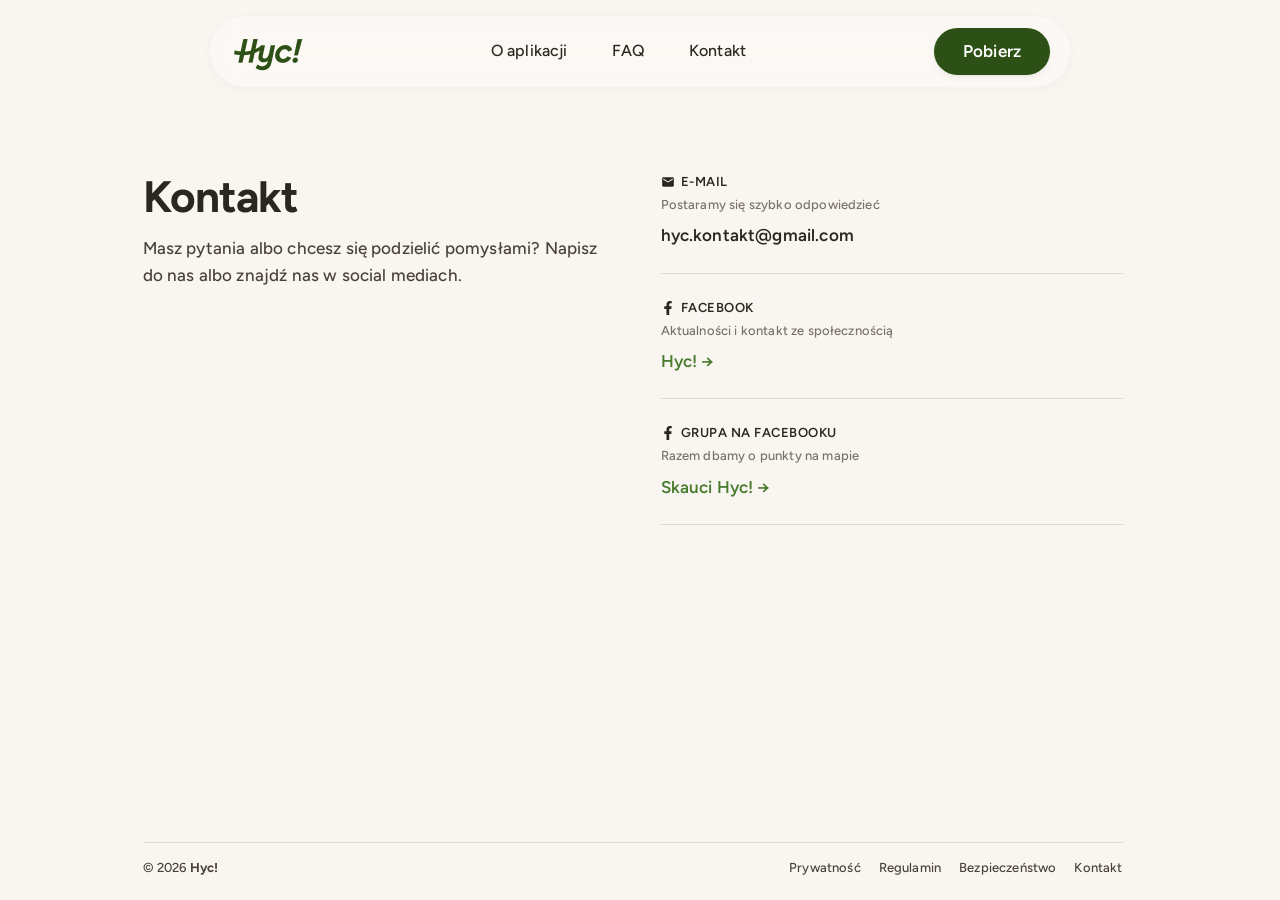
==== commit d5b75ee9: "fix(landing): Kontakt bez wiersza Instagrama z martwym linkiem (1029) Wiersz Instagrama miał href="#" ====
--- a/kontakt.html
+++ b/kontakt.html
@@ -20,7 +20,7 @@
   <link rel="apple-touch-icon" sizes="180x180" href="assets/apple-touch-icon.png">
 
   <link rel="preload" href="assets/fonts/Figtree-Variable.woff2" as="font" type="font/woff2" crossorigin>
-  <link rel="stylesheet" href="styles.css?v=2026102912">
+  <link rel="stylesheet" href="styles.css?v=2026102915">
 </head>
 <body>
   <header class="topbar">
@@ -61,8 +61,6 @@
           <p>Masz pytania albo chcesz się podzielić pomysłami? Napisz do nas albo znajdź nas w&nbsp;social mediach.</p>
         </div>
 
-        <!-- TODO: podmień href przy Instagramie i Facebooku na docelowe linki
-             (grupa na Facebooku ma już realny adres). -->
         <ul class="contact-list">
           <li class="contact-list-item">
             <div class="contact-meta">
@@ -71,19 +69,14 @@
             </div>
             <span class="contact-value">hyc.kontakt@gmail.com</span>
           </li>
-          <li class="contact-list-item">
-            <div class="contact-meta">
-              <span class="contact-label"><svg class="contact-icon" viewBox="0 0 448 512" fill="currentColor" aria-hidden="true"><path d="M224.1 141c-63.6 0-114.9 51.3-114.9 114.9s51.3 114.9 114.9 114.9S339 319.5 339 255.9 287.7 141 224.1 141zm0 189.6c-41.1 0-74.7-33.5-74.7-74.7s33.5-74.7 74.7-74.7 74.7 33.5 74.7 74.7-33.6 74.7-74.7 74.7zm146.4-194.3c0 14.9-12 26.8-26.8 26.8-14.9 0-26.8-12-26.8-26.8s12-26.8 26.8-26.8 26.8 12 26.8 26.8zm76.1 27.2c-1.7-35.9-9.9-67.7-36.2-93.9-26.2-26.2-58-34.4-93.9-36.2-37-2.1-147.9-2.1-184.9 0-35.8 1.7-67.6 9.9-93.9 36.1s-34.4 58-36.2 93.9c-2.1 37-2.1 147.9 0 184.9 1.7 35.9 9.9 67.7 36.2 93.9s58 34.4 93.9 36.2c37 2.1 147.9 2.1 184.9 0 35.9-1.7 67.7-9.9 93.9-36.2 26.2-26.2 34.4-58 36.2-93.9 2.1-37 2.1-147.8 0-184.8zM398.8 388c-7.8 19.6-22.9 34.7-42.6 42.6-29.5 11.7-99.5 9-132.1 9s-102.7 2.6-132.1-9c-19.6-7.8-34.7-22.9-42.6-42.6-11.7-29.5-9-99.5-9-132.1s-2.6-102.7 9-132.1c7.8-19.6 22.9-34.7 42.6-42.6 29.5-11.7 99.5-9 132.1-9s102.7-2.6 132.1 9c19.6 7.8 34.7 22.9 42.6 42.6 11.7 29.5 9 99.5 9 132.1s2.7 102.7-9 132.1z"/></svg>Instagram</span>
-              <p class="contact-desc">Zdjęcia ze szlaku i nowości</p>
-            </div>
-            <a href="#" target="_blank" rel="noopener">@hyc <span aria-hidden="true">→</span></a>
-          </li>
+          <!-- Instagram ukryty do czasu podania adresu konta (był href="#",
+               martwy link; user 1029). Wiersz do przywrócenia z historii repo. -->
           <li class="contact-list-item">
             <div class="contact-meta">
               <span class="contact-label"><svg class="contact-icon" viewBox="0 0 320 512" fill="currentColor" aria-hidden="true"><path d="M279.14 288l14.22-92.66h-88.91v-60.13c0-25.35 12.42-50.06 52.24-50.06h40.42V6.26S260.43 0 225.36 0c-73.22 0-121.08 44.38-121.08 124.72v70.62H22.89V288h81.39v224h100.17V288z"/></svg>Facebook</span>
               <p class="contact-desc">Aktualności i kontakt ze społecznością</p>
             </div>
-            <a href="#" target="_blank" rel="noopener">Hyc! <span aria-hidden="true">→</span></a>
+            <a href="https://www.facebook.com/profile.php?id=61595795200148" target="_blank" rel="noopener">Hyc! <span aria-hidden="true">→</span></a>
           </li>
           <li class="contact-list-item">
             <div class="contact-meta">
@@ -107,7 +100,7 @@
   </div>
 
   <script src="nav.js?v=20261008" defer></script>
-  <script data-goatcounter="https://dinin92.goatcounter.com/count" async src="assets/goatcounter-count.js?v=1"></script>
+  <script data-goatcounter="https://dinin92.goatcounter.com/count" async src="assets/goatcounter-count.js?v=2"></script>
   <script>
     document.getElementById('year').textContent = new Date().getFullYear();
   </script>
--- a/styles.css
+++ b/styles.css
@@ -96,6 +96,8 @@
    bezwładność gładzika, której w Chrome nie da się zablokować
    preventDefault, i rozpęd palca na iOS. */
 html.hero-brake { overflow: hidden; }
+/* Intro na wejściu (main.js): scroll stoi do końca animacji. */
+html.intro-lock { overflow: hidden; }
 
 body {
   margin: 0;
@@ -1126,6 +1128,11 @@
    Kolejność Wstecz → Dalej (lewo→prawo), „Wstecz" wyłączony na pierwszym kroku. */
 .modal-nav {
   display: flex;
+  /* Dwie właściwości, które pasek dostawał od ogólnej reguły `footer`,
+     dopóki był elementem <footer> (teraz <div>, bo <footer> w <dialog>
+     liczył się jako druga stopka strony dla czytnika ekranu). */
+  flex-wrap: wrap;
+  align-items: center;
   justify-content: space-between;
   gap: 10px;
   margin-top: 24px;
@@ -1705,33 +1712,41 @@
   .hero-ready .hero-copy > * {
     animation: hero-text-in 1000ms cubic-bezier(0.25, 0.75, 0.25, 1) backwards;
   }
-  .hero-ready .hero-copy > h1 { animation-delay: 2100ms; }
+  /* Bez pinów (wszystko poza układem desktopowym) nic nie wypełnia luki
+     między tłem a napisem, więc cały ciąg rusza 1,4 s wcześniej (user 1029:
+     „długo widać samo tło”). Desktop zeruje przesunięcie niżej. */
+  :root { --intro-t0: -1400ms; }
+  .hero-ready .hero-copy > h1 { animation-delay: calc(2100ms + var(--intro-t0)); }
   .hero-ready .hero-copy > h1.is-split { animation: none; }
-  .hero-ready .hero-copy > .hero-tags { animation-delay: 3150ms; }
-  .hero-ready .hero-copy > .stores { animation-delay: 3400ms; }
+  .hero-ready .hero-copy > .hero-tags { animation-delay: calc(3150ms + var(--intro-t0)); }
+  .hero-ready .hero-copy > .stores { animation-delay: calc(3400ms + var(--intro-t0)); }
   /* „Hyc!" wyskakuje pierwsze (pop z przestrzałem, lekki obrót i rozmycie,
      jak piny), potem pozostałe słowa wchodzą po kolei: rozjaśnienie, 0,45em
      w górę i zdejmowane rozmycie, co 95ms. */
   .hero-ready .hw {
     animation: hero-word-in 750ms cubic-bezier(0.25, 0.75, 0.25, 1) backwards;
-    animation-delay: calc(2700ms + (var(--wi, 1) - 1) * 95ms);
+    animation-delay: calc(2700ms + var(--intro-t0) + (var(--wi, 1) - 1) * 95ms);
   }
   .hero-ready .hw--lead {
-    animation: hero-lead-pop 950ms cubic-bezier(0.3, 0.7, 0.4, 1) 2100ms backwards;
+    animation: hero-lead-pop 950ms cubic-bezier(0.3, 0.7, 0.4, 1) backwards;
+    animation-delay: calc(2100ms + var(--intro-t0));
     transform-origin: 30% 85%;
   }
   .hero-ready .hero-phone {
-    animation: hero-phone-in 800ms cubic-bezier(0.25, 0.75, 0.25, 1) 3500ms backwards;
+    animation: hero-phone-in 800ms cubic-bezier(0.25, 0.75, 0.25, 1) backwards;
+    animation-delay: calc(3500ms + var(--intro-t0));
   }
   /* Menu wyjeżdża z góry w tej samej chwili, w której z dołu wjeżdża telefon
      (klasy dostaje .topbar od main.js, tylko na stronie głównej). */
   .topbar.hero-intro:not(.hero-ready) .topbar-inner { opacity: 0; }
   .topbar.hero-ready .topbar-inner {
-    animation: hero-nav-in 800ms cubic-bezier(0.25, 0.75, 0.25, 1) 3500ms backwards;
+    animation: hero-nav-in 800ms cubic-bezier(0.25, 0.75, 0.25, 1) backwards;
+    animation-delay: calc(3500ms + var(--intro-t0));
   }
 }
 /* Pin-drop tylko na desktopie. */
 @media (prefers-reduced-motion: no-preference) and (min-aspect-ratio: 13/10) and (min-width: 900px) {
+  :root { --intro-t0: 0ms; }
   .hero-ready .pin {
     opacity: 1;
     animation: pin-drop 680ms cubic-bezier(0.3, 0.7, 0.4, 1) backwards;
@@ -1766,8 +1781,7 @@
    dostałby stronę, na której animacja jest wyłączona, a treść zostaje
    NIEWIDOCZNA — animacja jest jedyną rzeczą, która by ją odsłoniła. */
 @media (prefers-reduced-motion: no-preference) {
-  /* `> footer` celowo — samo `footer` łapie też stopkę nawigacyjną modala
-     (też jest elementem <footer>), a ta ma własne wejście razem z oknem. */
+  /* `> footer` celowo: tylko stopka strony, nie inne elementy <footer>. */
   .wrap > footer {
     animation: rise 620ms var(--ease-out) backwards;
   }
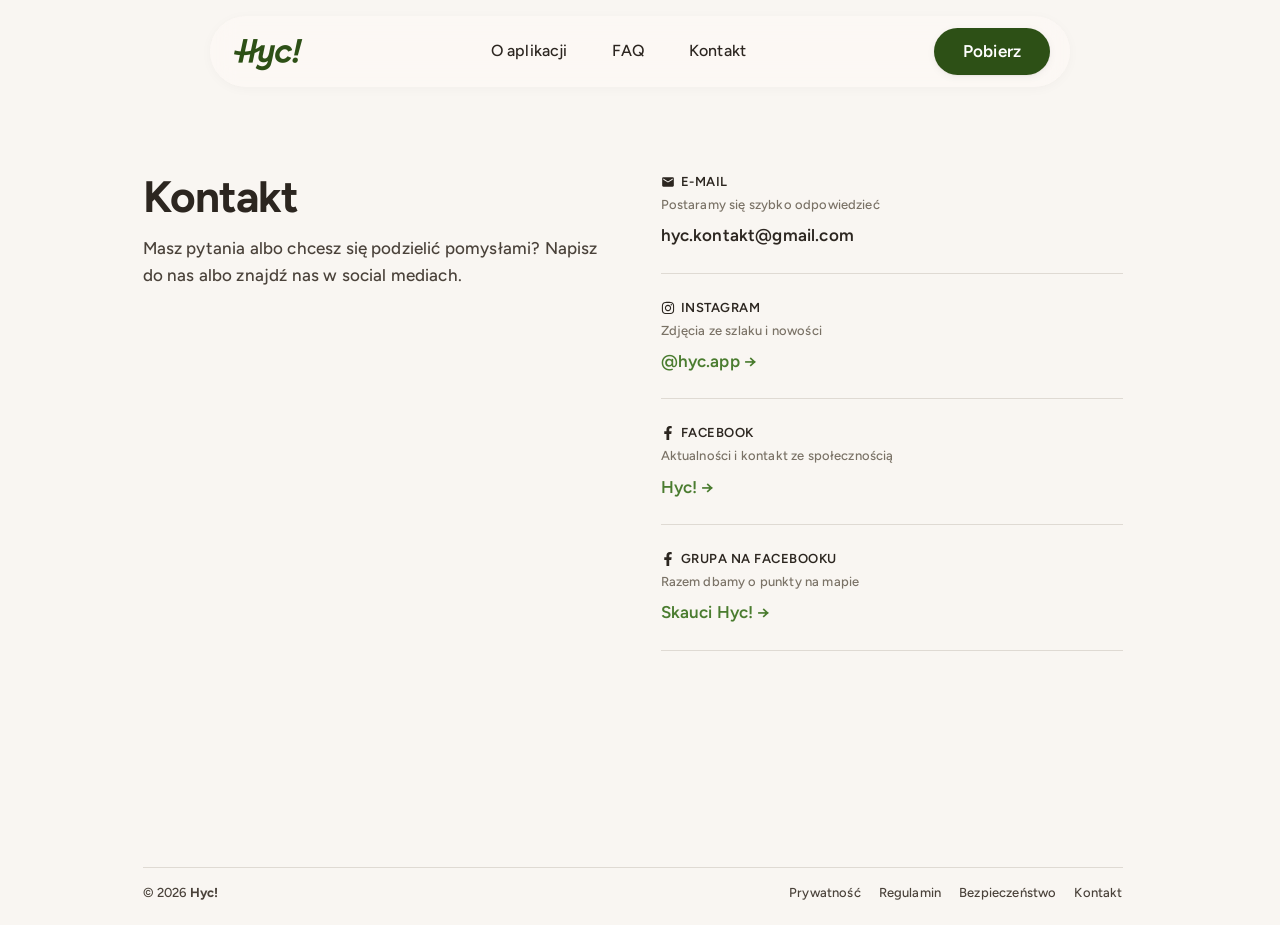
==== commit dd9a484e: "fix(landing): Kontakt, Instagram @hyc.app (1029) Wiersz Instagrama wraca z adresem konta instagram.c" ====
--- a/kontakt.html
+++ b/kontakt.html
@@ -69,8 +69,13 @@
             </div>
             <span class="contact-value">hyc.kontakt@gmail.com</span>
           </li>
-          <!-- Instagram ukryty do czasu podania adresu konta (był href="#",
-               martwy link; user 1029). Wiersz do przywrócenia z historii repo. -->
+          <li class="contact-list-item">
+            <div class="contact-meta">
+              <span class="contact-label"><svg class="contact-icon" viewBox="0 0 448 512" fill="currentColor" aria-hidden="true"><path d="M224.1 141c-63.6 0-114.9 51.3-114.9 114.9s51.3 114.9 114.9 114.9S339 319.5 339 255.9 287.7 141 224.1 141zm0 189.6c-41.1 0-74.7-33.5-74.7-74.7s33.5-74.7 74.7-74.7 74.7 33.5 74.7 74.7-33.6 74.7-74.7 74.7zm146.4-194.3c0 14.9-12 26.8-26.8 26.8-14.9 0-26.8-12-26.8-26.8s12-26.8 26.8-26.8 26.8 12 26.8 26.8zm76.1 27.2c-1.7-35.9-9.9-67.7-36.2-93.9-26.2-26.2-58-34.4-93.9-36.2-37-2.1-147.9-2.1-184.9 0-35.8 1.7-67.6 9.9-93.9 36.1s-34.4 58-36.2 93.9c-2.1 37-2.1 147.9 0 184.9 1.7 35.9 9.9 67.7 36.2 93.9s58 34.4 93.9 36.2c37 2.1 147.9 2.1 184.9 0 35.9-1.7 67.7-9.9 93.9-36.2 26.2-26.2 34.4-58 36.2-93.9 2.1-37 2.1-147.8 0-184.8zM398.8 388c-7.8 19.6-22.9 34.7-42.6 42.6-29.5 11.7-99.5 9-132.1 9s-102.7 2.6-132.1-9c-19.6-7.8-34.7-22.9-42.6-42.6-11.7-29.5-9-99.5-9-132.1s-2.6-102.7 9-132.1c7.8-19.6 22.9-34.7 42.6-42.6 29.5-11.7 99.5-9 132.1-9s102.7-2.6 132.1 9c19.6 7.8 34.7 22.9 42.6 42.6 11.7 29.5 9 99.5 9 132.1s2.7 102.7-9 132.1z"/></svg>Instagram</span>
+              <p class="contact-desc">Zdjęcia ze szlaku i nowości</p>
+            </div>
+            <a href="https://www.instagram.com/hyc.app/" target="_blank" rel="noopener">@hyc.app <span aria-hidden="true">→</span></a>
+          </li>
           <li class="contact-list-item">
             <div class="contact-meta">
               <span class="contact-label"><svg class="contact-icon" viewBox="0 0 320 512" fill="currentColor" aria-hidden="true"><path d="M279.14 288l14.22-92.66h-88.91v-60.13c0-25.35 12.42-50.06 52.24-50.06h40.42V6.26S260.43 0 225.36 0c-73.22 0-121.08 44.38-121.08 124.72v70.62H22.89V288h81.39v224h100.17V288z"/></svg>Facebook</span>
